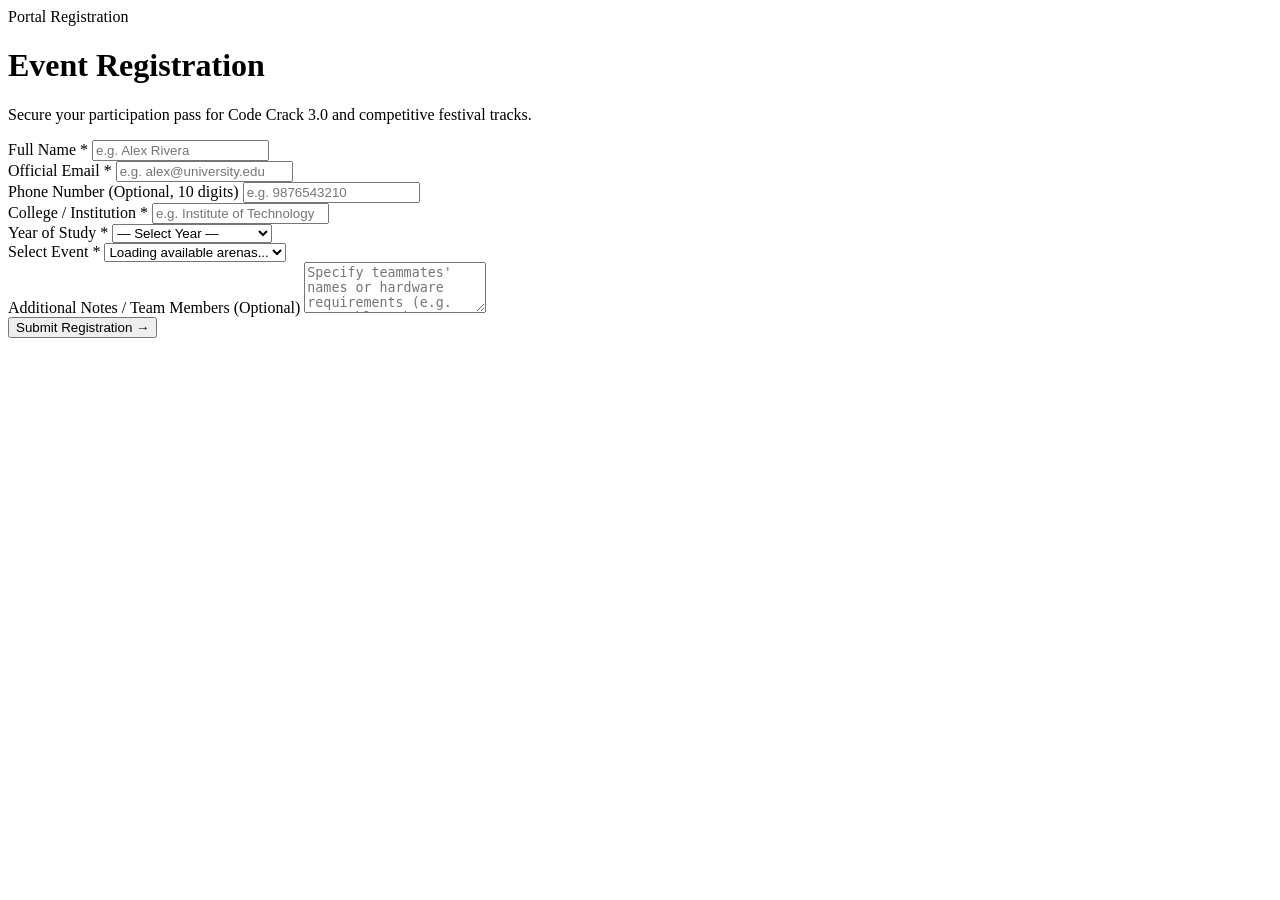
==== contact.html @ 0ebbbc14 "Add files via upload" ====
<!DOCTYPE html>
<html lang="en">
<head>
  <meta charset="UTF-8">
  <meta name="viewport" content="width=device-width, initial-scale=1.0">
  <meta name="description" content="Register for TECHNOVA 2027 and Code Crack 3.0 Hackathon events.">
  <title>Register & Contact • TECHNOVA 2027</title>

  <!-- Theme Stylesheets -->
  <link rel="stylesheet" href="css/variables.css">
  <link rel="stylesheet" href="css/style.css">
</head>
<body>
  <!-- Theme-Neutral Background System -->
  <div class="bg-pattern" aria-hidden="true">
    <div class="bg-layer-1"></div>
    <div class="bg-layer-2"></div>
  </div>

  <!-- Shared Navbar Injected via js/layout.js -->
  <div id="navbar-mount"></div>

  <!-- Main Content -->
  <main id="main-content" class="site-main">
    <div class="container">
      <!-- Page Header -->
      <header class="page-header">
        <span class="page-pretitle" data-theme-copy="registerPretitle">Portal Registration</span>
        <h1 class="page-title" data-theme-copy="registerTitle">Event Registration</h1>
        <p class="page-description" data-theme-copy="registerSubtitle">
          Secure your participation pass for Code Crack 3.0 and competitive festival tracks.
        </p>
      </header>

      <!-- Registration Form Section -->
      <section id="registrationFormSection" class="form-shell-card" aria-label="Registration Form">
        <form id="registrationForm" novalidate>
          <div class="form-grid">
            <!-- Full Name (Required) -->
            <div class="form-group">
              <label for="regName" class="form-label">
                Full Name <span class="req-star" aria-hidden="true">*</span>
              </label>
              <input 
                type="text" 
                id="regName" 
                name="name" 
                class="form-input" 
                placeholder="e.g. Alex Rivera" 
                required 
                autocomplete="name"
                aria-describedby="nameError"
                aria-invalid="false"
              >
              <div class="field-error d-none" id="nameError" role="alert" aria-live="polite"></div>
            </div>

            <!-- Email Address (Required + Format Check) -->
            <div class="form-group">
              <label for="regEmail" class="form-label">
                Official Email <span class="req-star" aria-hidden="true">*</span>
              </label>
              <input 
                type="email" 
                id="regEmail" 
                name="email" 
                class="form-input" 
                placeholder="e.g. alex@university.edu" 
                required 
                autocomplete="email"
                aria-describedby="emailError"
                aria-invalid="false"
              >
              <div class="field-error d-none" id="emailError" role="alert" aria-live="polite"></div>
            </div>

            <!-- Contact Phone (Optional, 10 digits if filled) -->
            <div class="form-group">
              <label for="regPhone" class="form-label">
                Phone Number <span class="form-hint">(Optional, 10 digits)</span>
              </label>
              <input 
                type="tel" 
                id="regPhone" 
                name="phone" 
                class="form-input" 
                placeholder="e.g. 9876543210" 
                maxlength="10"
                autocomplete="tel"
                aria-describedby="phoneError"
                aria-invalid="false"
              >
              <div class="field-error d-none" id="phoneError" role="alert" aria-live="polite"></div>
            </div>

            <!-- College / University (Required) -->
            <div class="form-group">
              <label for="regCollege" class="form-label">
                College / Institution <span class="req-star" aria-hidden="true">*</span>
              </label>
              <input 
                type="text" 
                id="regCollege" 
                name="college" 
                class="form-input" 
                placeholder="e.g. Institute of Technology" 
                required 
                aria-describedby="collegeError"
                aria-invalid="false"
              >
              <div class="field-error d-none" id="collegeError" role="alert" aria-live="polite"></div>
            </div>

            <!-- Academic Year (Required) -->
            <div class="form-group">
              <label for="regYear" class="form-label">
                Year of Study <span class="req-star" aria-hidden="true">*</span>
              </label>
              <select id="regYear" name="year" class="form-select" required aria-describedby="yearError" aria-invalid="false">
                <option value="" disabled selected>— Select Year —</option>
                <option value="1st Year">1st Year (Freshman)</option>
                <option value="2nd Year">2nd Year (Sophomore)</option>
                <option value="3rd Year">3rd Year (Junior)</option>
                <option value="4th Year">4th Year (Senior)</option>
                <option value="Postgraduate">Postgraduate / Masters</option>
              </select>
              <div class="field-error d-none" id="yearError" role="alert" aria-live="polite"></div>
            </div>

            <!-- Event Dropdown (From data.js, preselected by ?event=) -->
            <div class="form-group">
              <label for="regEvent" class="form-label">
                Select Event <span class="req-star" aria-hidden="true">*</span>
              </label>
              <select id="regEvent" name="event" class="form-select" required aria-describedby="eventError" aria-invalid="false">
                <option value="" disabled selected>Loading available arenas...</option>
              </select>
              <div class="field-error d-none" id="eventError" role="alert" aria-live="polite"></div>
            </div>

            <!-- Message / Notes (Optional) -->
            <div class="form-group form-group-full">
              <label for="regMessage" class="form-label">
                Additional Notes / Team Members <span class="form-hint">(Optional)</span>
              </label>
              <textarea 
                id="regMessage" 
                name="message" 
                class="form-textarea" 
                rows="3" 
                placeholder="Specify teammates' names or hardware requirements (e.g. LAN cables, battery adapters)..."
              ></textarea>
            </div>
          </div>

          <div class="form-submit-row">
            <button type="submit" class="btn btn-primary btn-form-submit" id="formSubmitBtn">
              <span>Submit Registration</span>
              <span class="btn-arrow" aria-hidden="true">→</span>
            </button>
          </div>
        </form>
      </section>

      <!-- On-Screen Confirmation Card (Swapped via CSS class, no inline styles) -->
      <section id="confirmationSection" class="d-none" aria-live="polite">
        <!-- Rendered dynamically by js/form.js -->
      </section>
    </div>
  </main>

  <!-- Shared Footer Injected via js/layout.js -->
  <div id="footer-mount"></div>

  <!-- Standard Scripts (Order Preserved: theme -> data -> layout -> form) -->
  <script src="js/theme.js"></script>
  <script src="js/data.js"></script>
  <script src="js/layout.js"></script>
  <script src="js/form.js"></script>
</body>
</html>
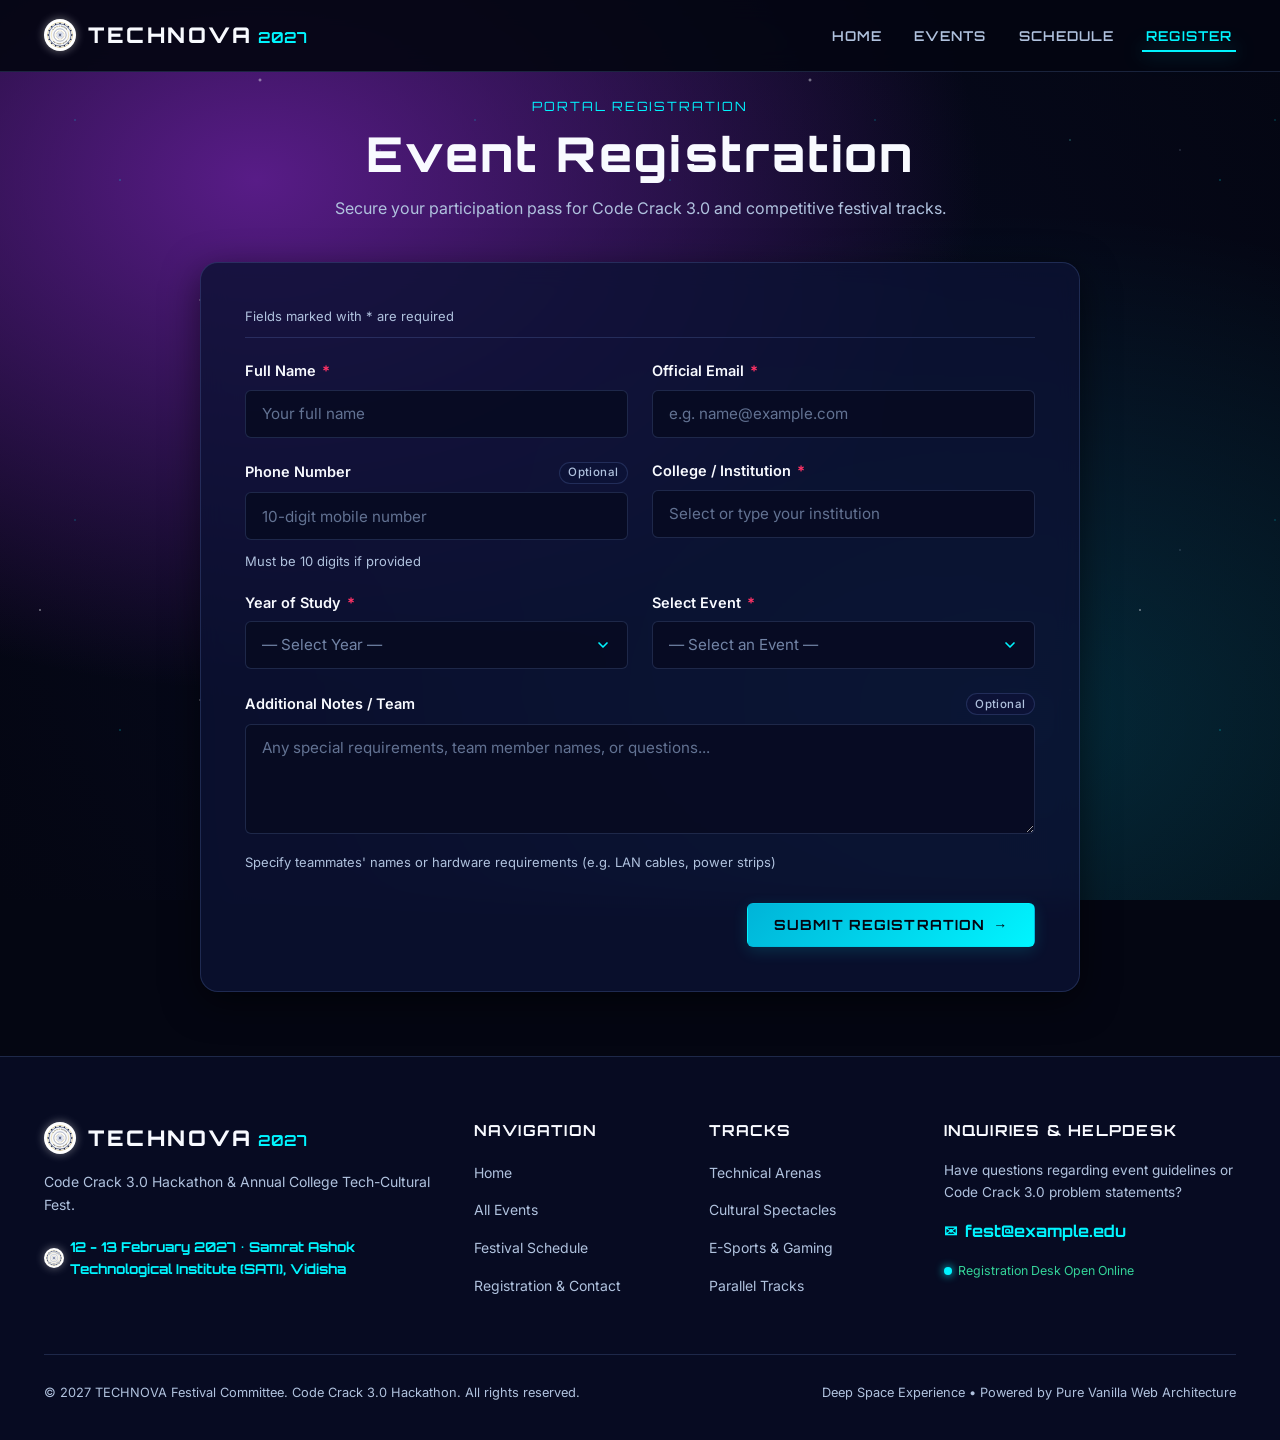
==== commit 9eb131f4: "Fix form layout overflow, responsive columns, SATI branding, and select validation" ====
--- a/contact.html
+++ b/contact.html
@@ -5,6 +5,7 @@
   <meta name="viewport" content="width=device-width, initial-scale=1.0">
   <meta name="description" content="Register for TECHNOVA 2027 and Code Crack 3.0 Hackathon events.">
   <title>Register & Contact • TECHNOVA 2027</title>
+  <link rel="icon" type="image/svg+xml" href="assets/sati-logo.svg">
 
   <!-- Theme Stylesheets -->
   <link rel="stylesheet" href="css/variables.css">
@@ -34,122 +35,172 @@
 
       <!-- Registration Form Section -->
       <section id="registrationFormSection" class="form-shell-card" aria-label="Registration Form">
+        <!-- Required Legend -->
+        <div class="form-header-intro">
+          <p class="form-legend">Fields marked with <span class="req-star" aria-hidden="true">*</span> are required</p>
+        </div>
+
         <form id="registrationForm" novalidate>
           <div class="form-grid">
             <!-- Full Name (Required) -->
             <div class="form-group">
               <label for="regName" class="form-label">
-                Full Name <span class="req-star" aria-hidden="true">*</span>
-              </label>
-              <input 
-                type="text" 
-                id="regName" 
-                name="name" 
-                class="form-input" 
-                placeholder="e.g. Alex Rivera" 
-                required 
-                autocomplete="name"
-                aria-describedby="nameError"
-                aria-invalid="false"
-              >
+                <span class="form-label-text">Full Name <span class="req-star" aria-hidden="true">*</span></span>
+              </label>
+              <div class="form-control-wrap">
+                <input 
+                  type="text" 
+                  id="regName" 
+                  name="name" 
+                  class="form-input" 
+                  placeholder="Your full name" 
+                  required 
+                  autocomplete="name"
+                  aria-describedby="nameError"
+                  aria-invalid="false"
+                >
+                <span class="valid-check-icon" aria-hidden="true">
+                  <svg width="16" height="16" viewBox="0 0 24 24" fill="none" stroke="currentColor" stroke-width="3" stroke-linecap="round" stroke-linejoin="round"><polyline points="20 6 9 17 4 12"/></svg>
+                </span>
+              </div>
               <div class="field-error d-none" id="nameError" role="alert" aria-live="polite"></div>
             </div>
 
             <!-- Email Address (Required + Format Check) -->
             <div class="form-group">
               <label for="regEmail" class="form-label">
-                Official Email <span class="req-star" aria-hidden="true">*</span>
-              </label>
-              <input 
-                type="email" 
-                id="regEmail" 
-                name="email" 
-                class="form-input" 
-                placeholder="e.g. alex@university.edu" 
-                required 
-                autocomplete="email"
-                aria-describedby="emailError"
-                aria-invalid="false"
-              >
+                <span class="form-label-text">Official Email <span class="req-star" aria-hidden="true">*</span></span>
+              </label>
+              <div class="form-control-wrap">
+                <input 
+                  type="email" 
+                  id="regEmail" 
+                  name="email" 
+                  class="form-input" 
+                  placeholder="e.g. name@example.com" 
+                  required 
+                  autocomplete="email"
+                  aria-describedby="emailError"
+                  aria-invalid="false"
+                >
+                <span class="valid-check-icon" aria-hidden="true">
+                  <svg width="16" height="16" viewBox="0 0 24 24" fill="none" stroke="currentColor" stroke-width="3" stroke-linecap="round" stroke-linejoin="round"><polyline points="20 6 9 17 4 12"/></svg>
+                </span>
+              </div>
               <div class="field-error d-none" id="emailError" role="alert" aria-live="polite"></div>
             </div>
 
             <!-- Contact Phone (Optional, 10 digits if filled) -->
             <div class="form-group">
               <label for="regPhone" class="form-label">
-                Phone Number <span class="form-hint">(Optional, 10 digits)</span>
-              </label>
-              <input 
-                type="tel" 
-                id="regPhone" 
-                name="phone" 
-                class="form-input" 
-                placeholder="e.g. 9876543210" 
-                maxlength="10"
-                autocomplete="tel"
-                aria-describedby="phoneError"
-                aria-invalid="false"
-              >
+                <span class="form-label-text">Phone Number</span>
+                <span class="label-badge-optional">Optional</span>
+              </label>
+              <div class="form-control-wrap">
+                <input 
+                  type="tel" 
+                  id="regPhone" 
+                  name="phone" 
+                  class="form-input" 
+                  placeholder="10-digit mobile number" 
+                  maxlength="10"
+                  autocomplete="tel"
+                  aria-describedby="phoneHint phoneError"
+                  aria-invalid="false"
+                >
+                <span class="valid-check-icon" aria-hidden="true">
+                  <svg width="16" height="16" viewBox="0 0 24 24" fill="none" stroke="currentColor" stroke-width="3" stroke-linecap="round" stroke-linejoin="round"><polyline points="20 6 9 17 4 12"/></svg>
+                </span>
+              </div>
+              <div class="field-helper" id="phoneHint">Must be 10 digits if provided</div>
               <div class="field-error d-none" id="phoneError" role="alert" aria-live="polite"></div>
             </div>
 
-            <!-- College / University (Required) -->
+            <!-- College / University (Required with datalist having SATI first) -->
             <div class="form-group">
               <label for="regCollege" class="form-label">
-                College / Institution <span class="req-star" aria-hidden="true">*</span>
-              </label>
-              <input 
-                type="text" 
-                id="regCollege" 
-                name="college" 
-                class="form-input" 
-                placeholder="e.g. Institute of Technology" 
-                required 
-                aria-describedby="collegeError"
-                aria-invalid="false"
-              >
+                <span class="form-label-text">College / Institution <span class="req-star" aria-hidden="true">*</span></span>
+              </label>
+              <div class="form-control-wrap">
+                <input 
+                  type="text" 
+                  id="regCollege" 
+                  name="college" 
+                  class="form-input" 
+                  list="collegeList" 
+                  placeholder="Select or type your institution" 
+                  required 
+                  aria-describedby="collegeError"
+                  aria-invalid="false"
+                >
+                <span class="valid-check-icon" aria-hidden="true">
+                  <svg width="16" height="16" viewBox="0 0 24 24" fill="none" stroke="currentColor" stroke-width="3" stroke-linecap="round" stroke-linejoin="round"><polyline points="20 6 9 17 4 12"/></svg>
+                </span>
+              </div>
+              <datalist id="collegeList">
+                <option value="Samrat Ashok Technological Institute (SATI), Vidisha"></option>
+                <option value="University Institute of Technology, RGPV Bhopal"></option>
+                <option value="Maulana Azad National Institute of Technology (MANIT), Bhopal"></option>
+                <option value="Indian Institute of Technology (IIT), Indore"></option>
+                <option value="Madhav Institute of Technology & Science (MITS), Gwalior"></option>
+                <option value="Jabalpur Engineering College (JEC), Jabalpur"></option>
+              </datalist>
               <div class="field-error d-none" id="collegeError" role="alert" aria-live="polite"></div>
             </div>
 
             <!-- Academic Year (Required) -->
             <div class="form-group">
               <label for="regYear" class="form-label">
-                Year of Study <span class="req-star" aria-hidden="true">*</span>
-              </label>
-              <select id="regYear" name="year" class="form-select" required aria-describedby="yearError" aria-invalid="false">
-                <option value="" disabled selected>— Select Year —</option>
-                <option value="1st Year">1st Year (Freshman)</option>
-                <option value="2nd Year">2nd Year (Sophomore)</option>
-                <option value="3rd Year">3rd Year (Junior)</option>
-                <option value="4th Year">4th Year (Senior)</option>
-                <option value="Postgraduate">Postgraduate / Masters</option>
-              </select>
+                <span class="form-label-text">Year of Study <span class="req-star" aria-hidden="true">*</span></span>
+              </label>
+              <div class="form-control-wrap has-select">
+                <select id="regYear" name="year" class="form-select select-placeholder" required aria-describedby="yearError" aria-invalid="false">
+                  <option value="" disabled selected>— Select Year —</option>
+                  <option value="1st Year">1st Year (Freshman)</option>
+                  <option value="2nd Year">2nd Year (Sophomore)</option>
+                  <option value="3rd Year">3rd Year (Junior)</option>
+                  <option value="4th Year">4th Year (Senior)</option>
+                  <option value="Postgraduate">Postgraduate / Masters</option>
+                </select>
+                <span class="valid-check-icon" aria-hidden="true">
+                  <svg width="16" height="16" viewBox="0 0 24 24" fill="none" stroke="currentColor" stroke-width="3" stroke-linecap="round" stroke-linejoin="round"><polyline points="20 6 9 17 4 12"/></svg>
+                </span>
+              </div>
               <div class="field-error d-none" id="yearError" role="alert" aria-live="polite"></div>
             </div>
 
             <!-- Event Dropdown (From data.js, preselected by ?event=) -->
             <div class="form-group">
               <label for="regEvent" class="form-label">
-                Select Event <span class="req-star" aria-hidden="true">*</span>
-              </label>
-              <select id="regEvent" name="event" class="form-select" required aria-describedby="eventError" aria-invalid="false">
-                <option value="" disabled selected>Loading available arenas...</option>
-              </select>
+                <span class="form-label-text">Select Event <span class="req-star" aria-hidden="true">*</span></span>
+              </label>
+              <div class="form-control-wrap has-select">
+                <select id="regEvent" name="event" class="form-select select-placeholder" required aria-describedby="eventError" aria-invalid="false">
+                  <option value="" disabled selected>Loading available arenas...</option>
+                </select>
+                <span class="valid-check-icon" aria-hidden="true">
+                  <svg width="16" height="16" viewBox="0 0 24 24" fill="none" stroke="currentColor" stroke-width="3" stroke-linecap="round" stroke-linejoin="round"><polyline points="20 6 9 17 4 12"/></svg>
+                </span>
+              </div>
               <div class="field-error d-none" id="eventError" role="alert" aria-live="polite"></div>
             </div>
 
             <!-- Message / Notes (Optional) -->
             <div class="form-group form-group-full">
               <label for="regMessage" class="form-label">
-                Additional Notes / Team Members <span class="form-hint">(Optional)</span>
-              </label>
-              <textarea 
-                id="regMessage" 
-                name="message" 
-                class="form-textarea" 
-                rows="3" 
-                placeholder="Specify teammates' names or hardware requirements (e.g. LAN cables, battery adapters)..."
-              ></textarea>
+                <span class="form-label-text">Additional Notes / Team</span>
+                <span class="label-badge-optional">Optional</span>
+              </label>
+              <div class="form-control-wrap">
+                <textarea 
+                  id="regMessage" 
+                  name="message" 
+                  class="form-textarea" 
+                  rows="3" 
+                  placeholder="Any special requirements, team member names, or questions..."
+                ></textarea>
+              </div>
+              <div class="field-helper">Specify teammates' names or hardware requirements (e.g. LAN cables, power strips)</div>
             </div>
           </div>
 
--- a/css/variables.css
+++ b/css/variables.css
@@ -0,0 +1,219 @@
+/* ==========================================================================
+   TECHNOVA 2027 - Design Tokens & Theme Palettes
+   Defines all fonts, colors, and elevations for Space, Retro, and Nature themes.
+   Theme dynamically activated via js/theme.js (ACTIVE_THEME).
+   Zero hardcoded colors in component styles.
+   ========================================================================== */
+
+/* --------------------------------------------------------------------------
+   Default / Space Theme
+   -------------------------------------------------------------------------- */
+:root,
+[data-theme="space"] {
+  --font-display: 'Orbitron', 'Space Grotesk', -apple-system, BlinkMacSystemFont, 'Segoe UI', Roboto, sans-serif;
+  --font-body: 'Inter', -apple-system, BlinkMacSystemFont, 'Segoe UI', Roboto, Helvetica, Arial, sans-serif;
+
+  /* Backgrounds: Deep Obsidian Void & Cosmic Nebula Layers */
+  --color-bg-base: #040612;
+  --color-bg-deep: #070b22;
+  --color-bg-surface: #0c1236;
+  --color-bg-card: rgba(12, 18, 52, 0.80);
+  --color-bg-card-hover: rgba(20, 29, 78, 0.92);
+  --color-bg-card-solid: #0e163e;
+  --color-bg-overlay: rgba(4, 6, 18, 0.92);
+  --color-bg-input: rgba(8, 12, 34, 0.90);
+
+  /* Primary Accent: Ultra-Vivid Laser Cyan */
+  --color-accent-primary: #00f5ff;
+  --color-accent-primary-bright: #57fdf2;
+  --color-accent-primary-dim: #00b4d8;
+  --color-accent-primary-faint: rgba(0, 245, 255, 0.14);
+  --color-accent-primary-border: rgba(0, 245, 255, 0.40);
+
+  /* Secondary Accent: Electric Cosmic Violet */
+  --color-accent-secondary: #a855f7;
+  --color-accent-secondary-glow: #c084fc;
+  --color-accent-secondary-dim: #581c87;
+  --color-accent-secondary-faint: rgba(168, 85, 247, 0.18);
+  --color-accent-secondary-border: rgba(168, 85, 247, 0.42);
+
+  /* Text Colors: Pure Luminescent Star White & Crisp Silver */
+  --color-text-primary: #f8faff;
+  --color-text-secondary: #b0c2de;
+  --color-text-muted: #7284a6;
+  --color-text-contrast: #040612;
+
+  /* Categories: High-Vibrancy Luminous Badges */
+  --cat-tech-color: #00f5ff;
+  --cat-tech-bg: rgba(0, 245, 255, 0.16);
+  --cat-tech-border: rgba(0, 245, 255, 0.50);
+
+  --cat-cultural-color: #fb7185;
+  --cat-cultural-bg: rgba(251, 113, 133, 0.16);
+  --cat-cultural-border: rgba(251, 113, 133, 0.50);
+
+  --cat-gaming-color: #34d399;
+  --cat-gaming-bg: rgba(52, 211, 153, 0.16);
+  --cat-gaming-border: rgba(52, 211, 153, 0.50);
+
+  /* Functional Status */
+  --color-success: #34d399;
+  --color-success-bg: rgba(52, 211, 153, 0.16);
+  --color-error: #ff3366;
+  --color-error-bg: rgba(255, 51, 102, 0.16);
+  --color-error-border: rgba(255, 51, 102, 0.65);
+
+  /* Borders & Shadows */
+  --border-subtle: rgba(120, 155, 230, 0.20);
+  --border-focus: var(--color-accent-primary);
+  --border-radius-sm: 6px;
+  --border-radius-md: 12px;
+  --border-radius-lg: 18px;
+  --border-radius-full: 9999px;
+
+  --shadow-card: 0 10px 36px 0 rgba(0, 0, 0, 0.55);
+  --shadow-hover: 0 18px 45px 0 rgba(0, 245, 255, 0.22), 0 0 30px 0 rgba(168, 85, 247, 0.28);
+  --shadow-accent-glow: 0 0 20px rgba(0, 245, 255, 0.60);
+  --shadow-secondary-glow: 0 0 20px rgba(192, 132, 252, 0.60);
+
+  /* Sizing & Constants */
+  --navbar-height: 72px;
+  --btn-min-height: 44px;
+  --container-max-width: 1240px;
+  --transition-smooth: all 0.25s cubic-bezier(0.16, 1, 0.3, 1);
+  --select-chevron-url: url("data:image/svg+xml,%3Csvg xmlns='http://www.w3.org/2000/svg' width='16' height='16' viewBox='0 0 24 24' fill='none' stroke='%2300f5ff' stroke-width='2.5' stroke-linecap='round' stroke-linejoin='round'%3E%3Cpolyline points='6 9 12 15 18 9'%3E%3C/polyline%3E%3C/svg%3E");
+}
+
+/* --------------------------------------------------------------------------
+   Retro Theme (Warm Amber / CRT Phosphor / Cyber Arcade)
+   -------------------------------------------------------------------------- */
+[data-theme="retro"] {
+  --font-display: 'Share Tech Mono', 'Courier New', monospace;
+  --font-body: 'Share Tech Mono', 'Courier New', monospace;
+
+  --color-bg-base: #120e0a;
+  --color-bg-deep: #1c150e;
+  --color-bg-surface: #261d14;
+  --color-bg-card: rgba(38, 29, 20, 0.85);
+  --color-bg-card-hover: rgba(56, 42, 28, 0.95);
+  --color-bg-card-solid: #2e2318;
+  --color-bg-overlay: rgba(18, 14, 10, 0.92);
+  --color-bg-input: rgba(22, 17, 12, 0.90);
+
+  /* Primary Accent: Retro Neon Amber */
+  --color-accent-primary: #ffaa00;
+  --color-accent-primary-bright: #ffcc33;
+  --color-accent-primary-dim: #cc8800;
+  --color-accent-primary-faint: rgba(255, 170, 0, 0.14);
+  --color-accent-primary-border: rgba(255, 170, 0, 0.40);
+
+  /* Secondary Accent: Neon Vermilion */
+  --color-accent-secondary: #ff4400;
+  --color-accent-secondary-glow: #ff5522;
+  --color-accent-secondary-dim: #992200;
+  --color-accent-secondary-faint: rgba(255, 68, 0, 0.15);
+  --color-accent-secondary-border: rgba(255, 68, 0, 0.40);
+
+  --color-text-primary: #fff2db;
+  --color-text-secondary: #d9bf98;
+  --color-text-muted: #967d58;
+  --color-text-contrast: #120e0a;
+
+  --cat-tech-color: #ffaa00;
+  --cat-tech-bg: rgba(255, 170, 0, 0.15);
+  --cat-tech-border: rgba(255, 170, 0, 0.45);
+
+  --cat-cultural-color: #ff4400;
+  --cat-cultural-bg: rgba(255, 68, 0, 0.15);
+  --cat-cultural-border: rgba(255, 68, 0, 0.45);
+
+  --cat-gaming-color: #33ff33;
+  --cat-gaming-bg: rgba(51, 255, 51, 0.15);
+  --cat-gaming-border: rgba(51, 255, 51, 0.45);
+
+  --color-success: #33ff33;
+  --color-success-bg: rgba(51, 255, 51, 0.15);
+  --color-error: #ff2244;
+  --color-error-bg: rgba(255, 34, 68, 0.15);
+  --color-error-border: rgba(255, 34, 68, 0.6);
+
+  --border-subtle: rgba(255, 170, 0, 0.20);
+  --border-focus: var(--color-accent-primary);
+  --border-radius-sm: 2px;
+  --border-radius-md: 4px;
+  --border-radius-lg: 6px;
+  --border-radius-full: 4px;
+
+  --shadow-card: 0 4px 16px 0 rgba(0, 0, 0, 0.6);
+  --shadow-hover: 0 8px 24px 0 rgba(255, 170, 0, 0.25);
+  --shadow-accent-glow: 0 0 16px rgba(255, 170, 0, 0.55);
+  --shadow-secondary-glow: 0 0 16px rgba(255, 68, 0, 0.55);
+  --select-chevron-url: url("data:image/svg+xml,%3Csvg xmlns='http://www.w3.org/2000/svg' width='16' height='16' viewBox='0 0 24 24' fill='none' stroke='%23ffaa00' stroke-width='2.5' stroke-linecap='round' stroke-linejoin='round'%3E%3Cpolyline points='6 9 12 15 18 9'%3E%3C/polyline%3E%3C/svg%3E");
+}
+
+/* --------------------------------------------------------------------------
+   Nature Theme (Organic Forest / Emerald / Warm Leaf)
+   -------------------------------------------------------------------------- */
+[data-theme="nature"] {
+  --font-display: 'Plus Jakarta Sans', -apple-system, BlinkMacSystemFont, 'Segoe UI', Roboto, sans-serif;
+  --font-body: 'Plus Jakarta Sans', -apple-system, BlinkMacSystemFont, 'Segoe UI', Roboto, sans-serif;
+
+  --color-bg-base: #0a140f;
+  --color-bg-deep: #0f2017;
+  --color-bg-surface: #152d20;
+  --color-bg-card: rgba(21, 45, 32, 0.82);
+  --color-bg-card-hover: rgba(30, 62, 45, 0.92);
+  --color-bg-card-solid: #1b3828;
+  --color-bg-overlay: rgba(10, 20, 15, 0.92);
+  --color-bg-input: rgba(14, 28, 21, 0.90);
+
+  /* Primary Accent: Fresh Emerald */
+  --color-accent-primary: #2be48b;
+  --color-accent-primary-bright: #68f4b0;
+  --color-accent-primary-dim: #1ea864;
+  --color-accent-primary-faint: rgba(43, 228, 139, 0.14);
+  --color-accent-primary-border: rgba(43, 228, 139, 0.38);
+
+  /* Secondary Accent: Golden Sunbeam */
+  --color-accent-secondary: #f0c05a;
+  --color-accent-secondary-glow: #ffd677;
+  --color-accent-secondary-dim: #a67f2b;
+  --color-accent-secondary-faint: rgba(240, 192, 90, 0.15);
+  --color-accent-secondary-border: rgba(240, 192, 90, 0.38);
+
+  --color-text-primary: #f2f8f4;
+  --color-text-secondary: #b5cebe;
+  --color-text-muted: #6f8c79;
+  --color-text-contrast: #0a140f;
+
+  --cat-tech-color: #2be48b;
+  --cat-tech-bg: rgba(43, 228, 139, 0.15);
+  --cat-tech-border: rgba(43, 228, 139, 0.45);
+
+  --cat-cultural-color: #f0c05a;
+  --cat-cultural-bg: rgba(240, 192, 90, 0.15);
+  --cat-cultural-border: rgba(240, 192, 90, 0.45);
+
+  --cat-gaming-color: #38bdf8;
+  --cat-gaming-bg: rgba(56, 189, 248, 0.15);
+  --cat-gaming-border: rgba(56, 189, 248, 0.45);
+
+  --color-success: #2be48b;
+  --color-success-bg: rgba(43, 228, 139, 0.15);
+  --color-error: #f43f5e;
+  --color-error-bg: rgba(244, 63, 94, 0.15);
+  --color-error-border: rgba(244, 63, 94, 0.6);
+
+  --border-subtle: rgba(43, 228, 139, 0.18);
+  --border-focus: var(--color-accent-primary);
+  --border-radius-sm: 8px;
+  --border-radius-md: 14px;
+  --border-radius-lg: 20px;
+  --border-radius-full: 9999px;
+
+  --shadow-card: 0 8px 32px 0 rgba(0, 0, 0, 0.5);
+  --shadow-hover: 0 14px 36px 0 rgba(43, 228, 139, 0.20);
+  --shadow-accent-glow: 0 0 16px rgba(43, 228, 139, 0.5);
+  --shadow-secondary-glow: 0 0 16px rgba(240, 192, 90, 0.5);
+  --select-chevron-url: url("data:image/svg+xml,%3Csvg xmlns='http://www.w3.org/2000/svg' width='16' height='16' viewBox='0 0 24 24' fill='none' stroke='%232be48b' stroke-width='2.5' stroke-linecap='round' stroke-linejoin='round'%3E%3Cpolyline points='6 9 12 15 18 9'%3E%3C/polyline%3E%3C/svg%3E");
+}
--- a/css/style.css
+++ b/css/style.css
@@ -0,0 +1,2004 @@
+/* ==========================================================================
+   TECHNOVA 2027 - Master Stylesheet
+   Theme-neutral selectors and tokens fully driven by css/variables.css.
+   Zero inline styles, zero external network imports, zero hardcoded colors.
+   ========================================================================== */
+
+/* --------------------------------------------------------------------------
+   CSS Reset & Base Rules
+   -------------------------------------------------------------------------- */
+*,
+*::before,
+*::after {
+  box-sizing: border-box;
+  margin: 0;
+  padding: 0;
+}
+
+html {
+  font-size: 16px;
+  scroll-behavior: smooth;
+  -webkit-text-size-adjust: 100%;
+  color-scheme: dark;
+  box-sizing: border-box;
+}
+
+body {
+  font-family: var(--font-body);
+  background-color: var(--color-bg-base);
+  color: var(--color-text-primary);
+  line-height: 1.6;
+  min-height: 100vh;
+  display: flex;
+  flex-direction: column;
+  overflow-x: hidden;
+  position: relative;
+  box-sizing: border-box;
+  width: 100%;
+}
+
+/* --------------------------------------------------------------------------
+   Accessibility: Skip to Main Content Link
+   -------------------------------------------------------------------------- */
+.skip-to-content {
+  position: absolute;
+  top: -9999px;
+  left: 1.5rem;
+  background: var(--color-accent-primary);
+  color: var(--color-text-contrast);
+  padding: 0.75rem 1.25rem;
+  border-radius: var(--border-radius-sm);
+  font-family: var(--font-display);
+  font-weight: 700;
+  font-size: 0.875rem;
+  text-decoration: none;
+  z-index: 99999;
+  box-shadow: var(--shadow-accent-glow);
+  transition: top 0.2s ease;
+}
+
+.skip-to-content:focus {
+  top: 1.5rem;
+  outline: 3px solid var(--border-focus);
+}
+
+/* --------------------------------------------------------------------------
+   Accessible Focus States
+   -------------------------------------------------------------------------- */
+:focus-visible {
+  outline: 2px solid var(--border-focus);
+  outline-offset: 3px;
+}
+
+/* --------------------------------------------------------------------------
+   Reduced Motion Preferences
+   -------------------------------------------------------------------------- */
+@media (prefers-reduced-motion: reduce) {
+  *,
+  *::before,
+  *::after {
+    animation-duration: 0.01ms !important;
+    animation-iteration-count: 1 !important;
+    transition-duration: 0.01ms !important;
+    scroll-behavior: auto !important;
+  }
+}
+
+/* --------------------------------------------------------------------------
+   Theme-Neutral Background Layers (Dynamic CSS Pattern System)
+   -------------------------------------------------------------------------- */
+.bg-pattern {
+  position: fixed;
+  top: 0;
+  left: 0;
+  width: 100vw;
+  height: 100vh;
+  z-index: -2;
+  pointer-events: none;
+  background: 
+    radial-gradient(ellipse at 20% 20%, var(--color-accent-secondary-dim) 0%, transparent 50%),
+    radial-gradient(ellipse at 80% 80%, var(--color-accent-primary-faint) 0%, transparent 50%),
+    radial-gradient(circle at 50% 50%, var(--color-bg-deep) 0%, var(--color-bg-base) 100%);
+  overflow: hidden;
+}
+
+.bg-layer-1,
+.bg-layer-2 {
+  position: absolute;
+  top: 0;
+  left: 0;
+  width: 100%;
+  height: 100%;
+  pointer-events: none;
+}
+
+.bg-layer-1 {
+  background-image: 
+    radial-gradient(1.5px 1.5px at 40px 60px, var(--color-text-primary), transparent),
+    radial-gradient(1px 1px at 120px 180px, var(--color-accent-primary), transparent),
+    radial-gradient(2px 2px at 260px 80px, var(--color-text-primary), transparent),
+    radial-gradient(1.5px 1.5px at 340px 320px, var(--color-accent-secondary), transparent),
+    radial-gradient(1px 1px at 520px 140px, var(--color-accent-primary-bright), transparent),
+    radial-gradient(2px 2px at 700px 290px, var(--color-text-primary), transparent),
+    radial-gradient(1px 1px at 890px 80px, var(--color-accent-primary), transparent),
+    radial-gradient(1.5px 1.5px at 980px 220px, var(--color-text-primary), transparent),
+    radial-gradient(1px 1px at 1120px 400px, var(--color-accent-secondary), transparent);
+  background-size: 550px 550px;
+  opacity: 0.65;
+  animation: bgPulse 6s ease-in-out infinite alternate;
+}
+
+.bg-layer-2 {
+  background-image: 
+    radial-gradient(1px 1px at 75px 120px, var(--color-accent-primary), transparent),
+    radial-gradient(1.5px 1.5px at 200px 300px, var(--color-text-primary), transparent),
+    radial-gradient(1px 1px at 380px 150px, var(--color-text-secondary), transparent),
+    radial-gradient(2px 2px at 600px 420px, var(--color-accent-primary-bright), transparent),
+    radial-gradient(1px 1px at 800px 220px, var(--color-accent-secondary), transparent);
+  background-size: 400px 400px;
+  opacity: 0.5;
+  animation: bgDrift 30s linear infinite;
+}
+
+@keyframes bgPulse {
+  0% { opacity: 0.45; }
+  100% { opacity: 0.85; }
+}
+
+@keyframes bgDrift {
+  from { transform: translateY(0); }
+  to { transform: translateY(-400px); }
+}
+
+/* --------------------------------------------------------------------------
+   Typography & Global Links
+   -------------------------------------------------------------------------- */
+h1, h2, h3, h4, h5, h6 {
+  font-family: var(--font-display);
+  letter-spacing: 0.05em;
+  color: var(--color-text-primary);
+  line-height: 1.25;
+}
+
+p {
+  color: var(--color-text-secondary);
+}
+
+a {
+  color: var(--color-accent-primary);
+  text-decoration: none;
+  transition: var(--transition-smooth);
+}
+
+a:hover {
+  color: var(--color-accent-primary-bright);
+}
+
+/* --------------------------------------------------------------------------
+   Container & Layout Primitives
+   -------------------------------------------------------------------------- */
+.container {
+  width: 100%;
+  max-width: var(--container-max-width);
+  margin-left: auto;
+  margin-right: auto;
+  padding-left: 1.5rem;
+  padding-right: 1.5rem;
+}
+
+.site-main {
+  flex: 1 0 auto;
+  padding-top: calc(var(--navbar-height) + 1.5rem);
+  padding-bottom: 4rem;
+}
+
+/* --------------------------------------------------------------------------
+   Button Component Suite (All min-height >= 44px)
+   -------------------------------------------------------------------------- */
+.btn {
+  display: inline-flex;
+  align-items: center;
+  justify-content: center;
+  gap: 0.5rem;
+  min-height: var(--btn-min-height);
+  padding: 0.65rem 1.6rem;
+  font-family: var(--font-display);
+  font-size: 0.875rem;
+  font-weight: 700;
+  text-transform: uppercase;
+  letter-spacing: 0.08em;
+  border-radius: var(--border-radius-sm);
+  border: 1px solid transparent;
+  cursor: pointer;
+  transition: var(--transition-smooth);
+  text-decoration: none;
+  white-space: nowrap;
+}
+
+.btn-primary {
+  background: linear-gradient(135deg, var(--color-accent-primary-dim), var(--color-accent-primary));
+  color: var(--color-text-contrast);
+  box-shadow: 0 4px 16px var(--color-accent-primary-faint);
+}
+
+.btn-primary:hover {
+  background: linear-gradient(135deg, var(--color-accent-primary), var(--color-accent-primary-bright));
+  color: var(--color-text-contrast);
+  box-shadow: var(--shadow-accent-glow);
+  transform: translateY(-2px);
+}
+
+.btn-secondary {
+  background: var(--color-bg-card);
+  border-color: var(--color-accent-primary-border);
+  color: var(--color-accent-primary);
+}
+
+.btn-secondary:hover {
+  background: var(--color-accent-primary-faint);
+  border-color: var(--color-accent-primary);
+  color: var(--color-text-primary);
+  box-shadow: 0 0 14px var(--color-accent-primary-faint);
+  transform: translateY(-2px);
+}
+
+.btn-ghost {
+  background: var(--color-accent-secondary-faint);
+  border-color: var(--color-accent-secondary-border);
+  color: var(--color-accent-secondary);
+}
+
+.btn-ghost:hover {
+  background: var(--color-accent-secondary-glow);
+  color: var(--color-text-primary);
+  border-color: var(--color-accent-secondary);
+  box-shadow: var(--shadow-secondary-glow);
+  transform: translateY(-2px);
+}
+
+.btn-sm {
+  min-height: 44px;
+  padding: 0.45rem 1.1rem;
+  font-size: 0.8rem;
+}
+
+.btn-lg {
+  min-height: 52px;
+  padding: 0.9rem 2rem;
+  font-size: 0.95rem;
+  letter-spacing: 0.1em;
+}
+
+/* Inline SVG icon utility — inherits color from parent */
+.icon-svg {
+  display: inline-block;
+  vertical-align: middle;
+  flex-shrink: 0;
+  color: currentColor;
+}
+
+.btn-arrow {
+  transition: transform 0.2s ease;
+}
+
+.btn:hover .btn-arrow {
+  transform: translateX(4px);
+}
+
+.btn:disabled {
+  opacity: 0.55;
+  cursor: not-allowed;
+  pointer-events: none;
+}
+
+/* --------------------------------------------------------------------------
+   Sticky Navigation Bar
+   -------------------------------------------------------------------------- */
+.site-header {
+  position: fixed;
+  top: 0;
+  left: 0;
+  width: 100%;
+  height: var(--navbar-height);
+  background: var(--color-bg-overlay);
+  backdrop-filter: blur(12px);
+  -webkit-backdrop-filter: blur(12px);
+  border-bottom: 1px solid var(--border-subtle);
+  z-index: 1000;
+  display: flex;
+  align-items: center;
+}
+
+.nav-container {
+  width: 100%;
+  max-width: var(--container-max-width);
+  margin-left: auto;
+  margin-right: auto;
+  padding-left: 1.5rem;
+  padding-right: 1.5rem;
+  display: flex;
+  align-items: center;
+  justify-content: space-between;
+}
+
+.brand-logo {
+  display: flex;
+  align-items: center;
+  gap: 0.75rem;
+  text-decoration: none;
+  flex-shrink: 0;
+}
+
+/* SATI College Logo Badge: small round white badge visible on dark themes */
+.college-logo-badge {
+  display: inline-flex;
+  align-items: center;
+  justify-content: center;
+  width: 32px;
+  height: 32px;
+  border-radius: 50%;
+  background: #ffffff;
+  padding: 2px;
+  box-shadow: 0 0 10px rgba(255, 255, 255, 0.4);
+  flex-shrink: 0;
+  border: 1px solid rgba(255, 255, 255, 0.85);
+  box-sizing: border-box;
+}
+
+.college-logo-badge img {
+  width: 100%;
+  height: 100%;
+  object-fit: contain;
+  border-radius: 50%;
+  display: block;
+}
+
+.hero-logo-badge {
+  width: 24px;
+  height: 24px;
+  padding: 1.5px;
+}
+
+.footer-logo-badge {
+  width: 32px;
+  height: 32px;
+  padding: 2px;
+}
+
+.mini-logo-badge {
+  width: 20px;
+  height: 20px;
+  padding: 1px;
+}
+
+.pass-logo-badge {
+  width: 28px;
+  height: 28px;
+  padding: 2px;
+}
+
+.brand-icon {
+  font-size: 1.4rem;
+  color: var(--color-accent-primary);
+  text-shadow: var(--shadow-accent-glow);
+}
+
+.brand-text-group {
+  display: flex;
+  align-items: baseline;
+  gap: 0.35rem;
+}
+
+.brand-name {
+  font-family: var(--font-display);
+  font-size: 1.35rem;
+  font-weight: 800;
+  color: var(--color-text-primary);
+  letter-spacing: 0.12em;
+}
+
+.brand-year {
+  font-family: var(--font-display);
+  font-size: 0.95rem;
+  font-weight: 700;
+  color: var(--color-accent-primary);
+}
+
+.primary-nav {
+  display: flex;
+  align-items: center;
+  gap: 2rem;
+}
+
+.nav-list {
+  display: flex;
+  align-items: center;
+  gap: 1.5rem;
+  list-style: none;
+}
+
+.nav-link {
+  font-family: var(--font-display);
+  font-size: 0.85rem;
+  font-weight: 600;
+  text-transform: uppercase;
+  letter-spacing: 0.08em;
+  color: var(--color-text-secondary);
+  padding: 0.5rem 0.25rem;
+  position: relative;
+  transition: var(--transition-smooth);
+}
+
+.nav-link::after {
+  content: '';
+  position: absolute;
+  bottom: 0;
+  left: 0;
+  width: 0%;
+  height: 2px;
+  background: var(--color-accent-primary);
+  box-shadow: var(--shadow-accent-glow);
+  transition: width 0.25s ease;
+}
+
+.nav-link:hover {
+  color: var(--color-text-primary);
+}
+
+.nav-link:hover::after,
+.nav-link.active::after {
+  width: 100%;
+}
+
+.nav-link.active {
+  color: var(--color-accent-primary);
+}
+
+/* Mobile Toggle Hamburger (>= 44px) */
+.mobile-toggle {
+  display: none;
+  background: transparent;
+  border: 1px solid var(--border-subtle);
+  border-radius: var(--border-radius-sm);
+  padding: 0.5rem;
+  min-height: 44px;
+  min-width: 44px;
+  flex-direction: column;
+  justify-content: center;
+  align-items: center;
+  gap: 5px;
+  cursor: pointer;
+}
+
+.hamburger-bar {
+  display: block;
+  width: 22px;
+  height: 2px;
+  background-color: var(--color-text-primary);
+  transition: var(--transition-smooth);
+}
+
+.mobile-toggle.active .hamburger-bar:nth-child(1) {
+  transform: translateY(7px) rotate(45deg);
+}
+
+.mobile-toggle.active .hamburger-bar:nth-child(2) {
+  opacity: 0;
+}
+
+.mobile-toggle.active .hamburger-bar:nth-child(3) {
+  transform: translateY(-7px) rotate(-45deg);
+}
+
+/* --------------------------------------------------------------------------
+   Category Badges
+   -------------------------------------------------------------------------- */
+.category-badge {
+  display: inline-flex;
+  align-items: center;
+  gap: 0.4rem;
+  padding: 0.3rem 0.8rem;
+  font-size: 0.75rem;
+  font-family: var(--font-display);
+  font-weight: 700;
+  text-transform: uppercase;
+  letter-spacing: 0.06em;
+  border-radius: var(--border-radius-full);
+  border: 1px solid transparent;
+}
+
+.badge-cat-tech {
+  color: var(--cat-tech-color);
+  background-color: var(--cat-tech-bg);
+  border-color: var(--cat-tech-border);
+}
+
+.badge-cat-cultural {
+  color: var(--cat-cultural-color);
+  background-color: var(--cat-cultural-bg);
+  border-color: var(--cat-cultural-border);
+}
+
+.badge-cat-gaming {
+  color: var(--cat-gaming-color);
+  background-color: var(--cat-gaming-bg);
+  border-color: var(--cat-gaming-border);
+}
+
+.badge-default {
+  color: var(--color-text-secondary);
+  background-color: var(--border-subtle);
+}
+
+/* --------------------------------------------------------------------------
+   Hero Section — Two-Column Layout on Desktop, Stacked on Mobile
+   -------------------------------------------------------------------------- */
+.hero-section {
+  padding: 3rem 0 4rem;
+  position: relative;
+}
+
+/* Two-column grid: text left, art right */
+.hero-inner {
+  display: grid;
+  grid-template-columns: 1fr 1fr;
+  gap: 3rem;
+  align-items: center;
+}
+
+.hero-text-col {
+  text-align: left;
+}
+
+.hero-art-col {
+  display: flex;
+  align-items: center;
+  justify-content: center;
+}
+
+/* Theme-art SVG scales responsively */
+.hero-art-svg {
+  width: 100%;
+  max-width: 400px;
+  height: auto;
+  opacity: 0.9;
+}
+
+.hero-pill-badge {
+  display: inline-flex;
+  align-items: center;
+  gap: 0.5rem;
+  background: var(--color-accent-secondary-faint);
+  border: 1px solid var(--color-accent-secondary-border);
+  color: var(--color-accent-secondary);
+  padding: 0.4rem 1.2rem;
+  border-radius: var(--border-radius-full);
+  font-size: 0.8rem;
+  font-family: var(--font-display);
+  font-weight: 700;
+  letter-spacing: 0.1em;
+  margin-bottom: 1.5rem;
+}
+
+.hero-main-title {
+  font-size: clamp(2.5rem, 5vw, 4.5rem);
+  font-weight: 900;
+  line-height: 1.1;
+  margin-bottom: 1rem;
+  text-transform: uppercase;
+  background: linear-gradient(135deg, var(--color-text-primary) 30%, var(--color-accent-primary) 70%, var(--color-accent-secondary) 100%);
+  -webkit-background-clip: text;
+  -webkit-text-fill-color: transparent;
+  background-clip: text;
+}
+
+.hero-tagline {
+  font-size: clamp(0.95rem, 1.8vw, 1.2rem);
+  color: var(--color-text-secondary);
+  max-width: 560px;
+  margin: 0 0 1.5rem;
+  line-height: 1.65;
+}
+
+.hero-dates-meta {
+  display: inline-flex;
+  align-items: center;
+  gap: 0.75rem;
+  background: var(--color-bg-card);
+  border: 1px solid var(--border-subtle);
+  padding: 0.5rem 1.25rem;
+  border-radius: var(--border-radius-sm);
+  color: var(--color-accent-primary-bright);
+  font-family: var(--font-display);
+  font-size: 0.875rem;
+  letter-spacing: 0.05em;
+  margin-bottom: 2.5rem;
+}
+
+/* One strong primary CTA + one outline/ghost CTA */
+.hero-cta-group {
+  display: flex;
+  align-items: center;
+  gap: 1rem;
+  flex-wrap: wrap;
+}
+
+/* Countdown lives BELOW the two columns, full width */
+.hero-countdown-row {
+  margin-top: 3rem;
+  width: 100%;
+  display: flex;
+  justify-content: flex-start;
+}
+
+/* Countdown Container (role="timer") — Glass Tiles */
+.countdown-container {
+  background: var(--color-bg-card);
+  border: 1px solid var(--color-accent-primary-border);
+  border-radius: var(--border-radius-lg);
+  padding: 1.75rem;
+  max-width: 720px;
+  width: 100%;
+  box-shadow: 0 8px 32px var(--color-accent-primary-faint), var(--shadow-card);
+  backdrop-filter: blur(12px);
+  -webkit-backdrop-filter: blur(12px);
+}
+
+.countdown-title {
+  font-size: 0.85rem;
+  text-transform: uppercase;
+  letter-spacing: 0.15em;
+  color: var(--color-text-muted);
+  margin-bottom: 1.25rem;
+  display: flex;
+  align-items: center;
+  justify-content: center;
+  gap: 0.5rem;
+}
+
+.countdown-grid {
+  display: grid;
+  grid-template-columns: repeat(4, 1fr);
+  gap: 1rem;
+}
+
+.countdown-box {
+  background: var(--color-bg-input);
+  border: 1px solid var(--color-accent-primary-border);
+  border-radius: var(--border-radius-md);
+  padding: 1.25rem 0.5rem;
+  display: flex;
+  flex-direction: column;
+  align-items: center;
+  box-shadow: inset 0 1px 0 var(--border-subtle), 0 4px 16px var(--color-accent-primary-faint);
+  position: relative;
+  overflow: hidden;
+}
+
+/* glass shimmer line */
+.countdown-box::before {
+  content: '';
+  position: absolute;
+  top: 0; left: 0; right: 0;
+  height: 1px;
+  background: linear-gradient(90deg, transparent, var(--color-accent-primary), transparent);
+  opacity: 0.5;
+}
+
+.countdown-digit {
+  font-family: var(--font-display);
+  font-size: clamp(2rem, 4.5vw, 3rem);
+  font-weight: 900;
+  color: var(--color-accent-primary);
+  text-shadow: var(--shadow-accent-glow);
+  line-height: 1.0;
+  letter-spacing: 0.05em;
+  font-variant-numeric: tabular-nums;
+}
+
+.countdown-label {
+  font-size: 0.7rem;
+  font-family: var(--font-display);
+  color: var(--color-text-muted);
+  text-transform: uppercase;
+  letter-spacing: 0.08em;
+  margin-top: 0.35rem;
+}
+
+.countdown-status-banner {
+  padding: 1.75rem 1rem;
+  border-radius: var(--border-radius-md);
+  display: flex;
+  align-items: center;
+  justify-content: center;
+  gap: 0.75rem;
+  font-family: var(--font-display);
+  font-size: 1.1rem;
+  font-weight: 700;
+  text-align: center;
+}
+
+.countdown-status-banner.live-banner {
+  background: var(--color-success-bg);
+  border: 1px solid var(--color-success);
+  color: var(--color-success);
+}
+
+.countdown-status-banner.ended-banner {
+  background: var(--color-accent-secondary-faint);
+  border: 1px solid var(--color-accent-secondary-border);
+  color: var(--color-accent-secondary);
+}
+
+/* --------------------------------------------------------------------------
+   Festival Derived Metrics
+   -------------------------------------------------------------------------- */
+.stats-strip {
+  margin: 3.5rem 0;
+  padding: 2rem 1.5rem;
+  background: var(--color-bg-card);
+  border: 1px solid var(--border-subtle);
+  border-radius: var(--border-radius-lg);
+}
+
+.stats-grid {
+  display: grid;
+  grid-template-columns: repeat(auto-fit, minmax(180px, 1fr));
+  gap: 1.5rem;
+  text-align: center;
+}
+
+.stat-item {
+  display: flex;
+  flex-direction: column;
+  gap: 0.25rem;
+}
+
+.stat-num {
+  font-family: var(--font-display);
+  font-size: 2.2rem;
+  font-weight: 800;
+  color: var(--color-accent-primary);
+}
+
+.stat-title {
+  font-size: 0.85rem;
+  color: var(--color-text-secondary);
+}
+
+/* --------------------------------------------------------------------------
+   Page Header Banners
+   -------------------------------------------------------------------------- */
+.page-header {
+  margin-bottom: 2.5rem;
+  text-align: center;
+}
+
+.page-pretitle {
+  font-size: 0.8rem;
+  font-family: var(--font-display);
+  color: var(--color-accent-primary);
+  text-transform: uppercase;
+  letter-spacing: 0.15em;
+  margin-bottom: 0.5rem;
+  display: block;
+}
+
+.page-title {
+  font-size: clamp(2rem, 4vw, 3rem);
+  font-weight: 800;
+  margin-bottom: 0.75rem;
+}
+
+.page-description {
+  max-width: 640px;
+  margin: 0 auto;
+  color: var(--color-text-secondary);
+}
+
+/* --------------------------------------------------------------------------
+   Filter Toolbar System (Events & Schedule)
+   -------------------------------------------------------------------------- */
+.filter-toolbar {
+  background: var(--color-bg-card);
+  border: 1px solid var(--border-subtle);
+  border-radius: var(--border-radius-lg);
+  padding: 1.25rem 1.5rem;
+  margin-bottom: 2.5rem;
+  display: flex;
+  flex-direction: column;
+  gap: 1.25rem;
+}
+
+.filter-row {
+  display: flex;
+  align-items: center;
+  justify-content: space-between;
+  flex-wrap: wrap;
+  gap: 1rem;
+}
+
+.filter-group {
+  display: flex;
+  align-items: center;
+  gap: 0.6rem;
+  flex-wrap: wrap;
+}
+
+.filter-label {
+  font-size: 0.8rem;
+  font-family: var(--font-display);
+  font-weight: 700;
+  text-transform: uppercase;
+  color: var(--color-text-muted);
+  letter-spacing: 0.08em;
+  margin-right: 0.25rem;
+}
+
+.filter-pill {
+  min-height: 44px;
+  padding: 0.45rem 1rem;
+  border-radius: var(--border-radius-full);
+  border: 1px solid var(--border-subtle);
+  background: var(--color-bg-input);
+  color: var(--color-text-secondary);
+  font-family: var(--font-display);
+  font-size: 0.775rem;
+  font-weight: 600;
+  letter-spacing: 0.05em;
+  cursor: pointer;
+  transition: var(--transition-smooth);
+}
+
+.filter-pill:hover {
+  border-color: var(--color-accent-primary-border);
+  color: var(--color-text-primary);
+}
+
+.filter-pill.active {
+  background: var(--color-accent-primary);
+  color: var(--color-text-contrast);
+  border-color: var(--color-accent-primary);
+  box-shadow: 0 0 14px var(--color-accent-primary-faint);
+}
+
+.filter-status-row {
+  display: flex;
+  align-items: center;
+  justify-content: space-between;
+  border-top: 1px solid var(--border-subtle);
+  padding-top: 1rem;
+  flex-wrap: wrap;
+  gap: 0.75rem;
+}
+
+.event-count-badge {
+  font-size: 0.85rem;
+  color: var(--color-text-secondary);
+  font-weight: 500;
+}
+
+.btn-clear-filters {
+  background: transparent;
+  border: none;
+  color: var(--color-accent-primary);
+  font-size: 0.8rem;
+  font-family: var(--font-display);
+  font-weight: 600;
+  cursor: pointer;
+  min-height: 44px;
+  display: inline-flex;
+  align-items: center;
+  gap: 0.35rem;
+  text-decoration: underline;
+  text-underline-offset: 3px;
+}
+
+.btn-clear-filters:hover {
+  color: var(--color-accent-primary-bright);
+}
+
+/* --------------------------------------------------------------------------
+   Event Cards & Grid — Glass surface, Category stripe, Hover glow
+   -------------------------------------------------------------------------- */
+.events-grid {
+  display: grid;
+  grid-template-columns: repeat(auto-fill, minmax(310px, 1fr));
+  gap: 1.75rem;
+}
+
+.event-card {
+  background: var(--color-bg-card);
+  backdrop-filter: blur(12px);
+  -webkit-backdrop-filter: blur(12px);
+  border: 1px solid var(--border-subtle);
+  border-radius: var(--border-radius-lg);
+  padding: 0 0 1.5rem;
+  display: flex;
+  flex-direction: column;
+  /* Lift + glow using only transform and opacity (reduced-motion safe) */
+  transition: transform 0.25s cubic-bezier(0.16, 1, 0.3, 1), box-shadow 0.25s ease, border-color 0.25s ease;
+  position: relative;
+  overflow: hidden;
+}
+
+/* Category color stripe at top of card */
+.event-card-stripe {
+  height: 4px;
+  width: 100%;
+  border-radius: var(--border-radius-lg) var(--border-radius-lg) 0 0;
+  margin-bottom: 0;
+  flex-shrink: 0;
+}
+
+.event-card[data-category="Technical"] .event-card-stripe {
+  background: linear-gradient(90deg, var(--cat-tech-color), transparent);
+}
+
+.event-card[data-category="Cultural"] .event-card-stripe {
+  background: linear-gradient(90deg, var(--cat-cultural-color), transparent);
+}
+
+.event-card[data-category="Gaming"] .event-card-stripe {
+  background: linear-gradient(90deg, var(--cat-gaming-color), transparent);
+}
+
+/* Inner padding wrapper so content respects stripe */
+.event-card-body {
+  padding: 1.25rem 1.5rem 0;
+  display: flex;
+  flex-direction: column;
+  flex: 1;
+}
+
+.event-card:hover {
+  transform: translateY(-5px);
+  border-color: var(--color-accent-primary-border);
+  box-shadow: var(--shadow-hover), 0 0 0 1px var(--color-accent-primary-border);
+}
+
+.event-card-header {
+  display: flex;
+  align-items: center;
+  justify-content: space-between;
+  gap: 0.5rem;
+  margin-bottom: 1.1rem;
+}
+
+.event-venue-chip {
+  font-size: 0.75rem;
+  color: var(--color-text-muted);
+  font-weight: 500;
+  display: inline-flex;
+  align-items: center;
+  gap: 0.25rem;
+  max-width: 140px;
+  overflow: hidden;
+  text-overflow: ellipsis;
+  white-space: nowrap;
+}
+
+.event-card-title {
+  font-size: 1.2rem;
+  font-weight: 700;
+  margin-bottom: 0.75rem;
+  color: var(--color-text-primary);
+  line-height: 1.3;
+}
+
+.event-card-desc {
+  font-size: 0.875rem;
+  color: var(--color-text-secondary);
+  line-height: 1.55;
+  margin-bottom: 1.5rem;
+  flex-grow: 1;
+}
+
+.event-meta-footer {
+  border-top: 1px solid var(--border-subtle);
+  padding-top: 1.1rem;
+  display: flex;
+  align-items: center;
+  justify-content: space-between;
+  gap: 1rem;
+  flex-wrap: wrap;
+  margin-top: auto;
+}
+
+.event-meta-datetime {
+  display: flex;
+  flex-direction: column;
+  gap: 0.25rem;
+  font-size: 0.8rem;
+  color: var(--color-text-secondary);
+}
+
+.meta-item {
+  display: inline-flex;
+  align-items: center;
+  gap: 0.4rem;
+}
+
+.time-meta {
+  color: var(--color-accent-primary);
+  font-weight: 600;
+}
+
+/* --------------------------------------------------------------------------
+   Schedule Specific Layouts & Parallel Event Cards
+   -------------------------------------------------------------------------- */
+.schedule-guide-card {
+  background: var(--color-bg-card);
+  border: 1px solid var(--color-accent-primary-border);
+  border-left: 4px solid var(--color-accent-primary);
+  border-radius: var(--border-radius-md);
+  padding: 1.25rem 1.5rem;
+  margin-bottom: 2rem;
+  display: flex;
+  align-items: flex-start;
+  gap: 1rem;
+  box-shadow: 0 4px 20px var(--color-accent-primary-faint);
+}
+
+.guide-icon {
+  font-size: 1.5rem;
+  line-height: 1;
+}
+
+.guide-heading {
+  font-size: 0.95rem;
+  font-weight: 700;
+  color: var(--color-accent-primary);
+  margin-bottom: 0.35rem;
+}
+
+.guide-text {
+  font-size: 0.875rem;
+  color: var(--color-text-secondary);
+  line-height: 1.5;
+}
+
+.day-tabs-container {
+  display: flex;
+  align-items: center;
+  gap: 0.75rem;
+  margin-bottom: 2rem;
+  border-bottom: 1px solid var(--border-subtle);
+  padding-bottom: 0.75rem;
+  overflow-x: auto;
+}
+
+.day-tab-btn {
+  min-height: 44px;
+  padding: 0.65rem 1.5rem;
+  background: transparent;
+  border: 1px solid var(--border-subtle);
+  border-radius: var(--border-radius-sm);
+  color: var(--color-text-secondary);
+  font-family: var(--font-display);
+  font-size: 0.85rem;
+  font-weight: 700;
+  cursor: pointer;
+  transition: var(--transition-smooth);
+  display: inline-flex;
+  align-items: center;
+  gap: 0.5rem;
+}
+
+.day-tab-btn:hover {
+  border-color: var(--color-accent-primary-border);
+  color: var(--color-text-primary);
+}
+
+.day-tab-btn.active {
+  background: var(--color-accent-secondary-faint);
+  border-color: var(--color-accent-secondary);
+  color: var(--color-text-primary);
+  box-shadow: var(--shadow-secondary-glow);
+}
+
+.schedule-timeline {
+  display: flex;
+  flex-direction: column;
+  gap: 2.5rem;
+  position: relative;
+}
+
+.day-divider-banner {
+  background: linear-gradient(90deg, var(--color-accent-secondary-dim), transparent);
+  border-left: 4px solid var(--color-accent-secondary);
+  padding: 0.85rem 1.25rem;
+  border-radius: var(--border-radius-sm);
+  margin: 1.5rem 0 0.5rem;
+}
+
+.day-divider-title {
+  font-size: 1.15rem;
+  color: var(--color-text-primary);
+}
+
+.schedule-time-slot {
+  background: var(--color-bg-card);
+  border: 1px solid var(--border-subtle);
+  border-radius: var(--border-radius-lg);
+  padding: 1.5rem;
+  transition: var(--transition-smooth);
+}
+
+.time-slot-header {
+  display: flex;
+  align-items: center;
+  justify-content: space-between;
+  margin-bottom: 1.25rem;
+  border-bottom: 1px solid var(--border-subtle);
+  padding-bottom: 0.75rem;
+  flex-wrap: wrap;
+  gap: 0.75rem;
+}
+
+.time-slot-heading-group {
+  display: flex;
+  align-items: center;
+  gap: 0.75rem;
+}
+
+.time-marker-dot {
+  width: 10px;
+  height: 10px;
+  border-radius: 50%;
+  background: var(--color-accent-primary);
+  box-shadow: 0 0 10px var(--color-accent-primary);
+}
+
+.time-slot-title {
+  font-size: 1.15rem;
+  color: var(--color-accent-primary-bright);
+}
+
+.parallel-indicator-pill {
+  display: inline-flex;
+  align-items: center;
+  gap: 0.45rem;
+  background: var(--color-accent-secondary-faint);
+  border: 1px solid var(--color-accent-secondary-border);
+  color: var(--color-accent-secondary);
+  font-family: var(--font-display);
+  font-size: 0.75rem;
+  font-weight: 700;
+  text-transform: uppercase;
+  padding: 0.35rem 0.85rem;
+  border-radius: var(--border-radius-full);
+}
+
+.status-pulse-dot {
+  width: 8px;
+  height: 8px;
+  border-radius: 50%;
+  background: var(--color-accent-primary);
+  box-shadow: 0 0 8px var(--color-accent-primary);
+}
+
+/* Parallel Grid */
+.schedule-cards-grid {
+  display: grid;
+  gap: 1.25rem;
+}
+
+.schedule-cards-grid.single-grid {
+  grid-template-columns: 1fr;
+}
+
+.schedule-cards-grid.parallel-grid {
+  grid-template-columns: repeat(auto-fit, minmax(280px, 1fr));
+}
+
+.schedule-event-card {
+  background: var(--color-bg-card-solid);
+  border: 1px solid var(--border-subtle);
+  border-radius: var(--border-radius-md);
+  padding: 1.25rem;
+  display: flex;
+  flex-direction: column;
+  transition: transform 0.2s ease, border-color 0.2s ease, box-shadow 0.2s ease;
+}
+
+.schedule-event-card:hover {
+  transform: translateY(-3px);
+  border-color: var(--color-accent-primary-border);
+  box-shadow: var(--shadow-card);
+}
+
+.schedule-card-top {
+  display: flex;
+  align-items: center;
+  justify-content: space-between;
+  margin-bottom: 0.75rem;
+}
+
+.schedule-exact-time {
+  font-size: 0.8rem;
+  color: var(--color-accent-primary);
+  font-weight: 600;
+  display: inline-flex;
+  align-items: center;
+  gap: 0.25rem;
+}
+
+.schedule-card-title {
+  font-size: 1.1rem;
+  margin-bottom: 0.4rem;
+  color: var(--color-text-primary);
+}
+
+.schedule-card-venue {
+  font-size: 0.825rem;
+  color: var(--color-text-muted);
+  margin-bottom: 0.75rem;
+}
+
+.schedule-card-venue strong {
+  color: var(--color-text-secondary);
+}
+
+.schedule-card-desc {
+  font-size: 0.85rem;
+  color: var(--color-text-secondary);
+  line-height: 1.5;
+  margin-bottom: 1.25rem;
+  flex-grow: 1;
+}
+
+.schedule-card-actions {
+  display: flex;
+  justify-content: flex-end;
+}
+
+/* --------------------------------------------------------------------------
+   Registration Form & Confirmation Pass
+   -------------------------------------------------------------------------- */
+.form-shell-card {
+  background: var(--color-bg-card);
+  border: 1px solid var(--border-subtle);
+  border-radius: var(--border-radius-lg);
+  padding: clamp(1.5rem, 4vw, 2.75rem);
+  width: min(100%, 880px);
+  max-width: 880px;
+  margin-left: auto;
+  margin-right: auto;
+  box-shadow: var(--shadow-card);
+  backdrop-filter: blur(12px);
+  -webkit-backdrop-filter: blur(12px);
+  box-sizing: border-box;
+}
+
+#registrationForm {
+  width: 100%;
+  max-width: 100%;
+  box-sizing: border-box;
+}
+
+.form-header-intro {
+  margin-bottom: 1.5rem;
+  padding-bottom: 0.75rem;
+  border-bottom: 1px solid var(--border-subtle);
+}
+
+.form-legend {
+  font-family: var(--font-body) !important;
+  font-size: 13px;
+  color: var(--color-text-secondary);
+  line-height: 1.4;
+  margin: 0;
+}
+
+.form-grid {
+  display: grid;
+  grid-template-columns: repeat(2, minmax(0, 1fr));
+  gap: 1.5rem;
+  width: 100%;
+  max-width: 100%;
+  align-items: start;
+  box-sizing: border-box;
+}
+
+.form-group-full {
+  grid-column: 1 / -1;
+  min-width: 0;
+  width: 100%;
+  max-width: 100%;
+  box-sizing: border-box;
+}
+
+.form-group {
+  display: flex;
+  flex-direction: column;
+  gap: 0.45rem;
+  min-width: 0;
+  width: 100%;
+  max-width: 100%;
+  box-sizing: border-box;
+}
+
+.form-label {
+  display: flex;
+  align-items: center;
+  justify-content: space-between;
+  gap: 0.5rem;
+  font-family: var(--font-body) !important;
+  font-size: 14.5px;
+  font-weight: 600;
+  color: var(--color-text-primary);
+  line-height: 1.3;
+  white-space: nowrap;
+  margin-bottom: 0.1rem;
+}
+
+.form-label-text {
+  display: inline-flex;
+  align-items: center;
+  gap: 0.35rem;
+  white-space: nowrap;
+}
+
+.form-label .req-star {
+  color: var(--color-error);
+  font-weight: 700;
+}
+
+.label-badge-optional {
+  font-family: var(--font-body) !important;
+  font-size: 11.5px;
+  font-weight: 500;
+  color: var(--color-text-secondary);
+  background: var(--color-bg-surface);
+  border: 1px solid var(--border-subtle);
+  border-radius: var(--border-radius-full);
+  padding: 0.15rem 0.55rem;
+  white-space: nowrap;
+  flex-shrink: 0;
+  letter-spacing: 0.03em;
+}
+
+.form-control-wrap {
+  position: relative;
+  width: 100%;
+  max-width: 100%;
+  min-width: 0;
+  box-sizing: border-box;
+}
+
+.form-input,
+.form-select {
+  height: 48px;
+  min-height: 48px;
+  width: 100%;
+  max-width: 100%;
+  box-sizing: border-box;
+  background-color: var(--color-bg-input);
+  border: 1px solid var(--border-subtle);
+  border-radius: var(--border-radius-sm);
+  padding: 0.65rem 1rem;
+  color: var(--color-text-primary);
+  font-family: var(--font-body) !important;
+  font-size: 0.95rem;
+  line-height: 1.5;
+  transition: var(--transition-smooth);
+}
+
+.form-select {
+  cursor: pointer;
+  appearance: none;
+  -webkit-appearance: none;
+  -moz-appearance: none;
+  background-image: var(--select-chevron-url);
+  background-repeat: no-repeat;
+  background-position: right 1rem center;
+  background-size: 16px 16px;
+  padding-right: 2.75rem;
+}
+
+.form-select.select-placeholder,
+.form-select:has(option[value=""]:checked) {
+  color: var(--color-text-muted);
+}
+
+.form-select option,
+.form-select optgroup {
+  background-color: var(--color-bg-surface);
+  color: var(--color-text-primary);
+}
+
+.form-textarea {
+  min-height: 110px;
+  width: 100%;
+  max-width: 100%;
+  box-sizing: border-box;
+  background-color: var(--color-bg-input);
+  border: 1px solid var(--border-subtle);
+  border-radius: var(--border-radius-sm);
+  padding: 0.75rem 1rem;
+  color: var(--color-text-primary);
+  font-family: var(--font-body) !important;
+  font-size: 0.95rem;
+  line-height: 1.5;
+  resize: vertical;
+  transition: var(--transition-smooth);
+}
+
+.form-input::placeholder,
+.form-textarea::placeholder {
+  color: var(--color-text-muted);
+  font-family: var(--font-body) !important;
+  opacity: 0.85;
+}
+
+/* Clear Focus Rings */
+.form-input:focus-visible,
+.form-select:focus-visible,
+.form-textarea:focus-visible {
+  outline: 2px solid var(--border-focus);
+  outline-offset: 2px;
+  border-color: var(--border-focus);
+  box-shadow: 0 0 12px var(--color-accent-primary-faint);
+}
+
+/* Error States (Red border + icon + text, not color alone) */
+.form-input.input-invalid,
+.form-select.input-invalid,
+.form-textarea.input-invalid {
+  border-color: var(--color-error-border) !important;
+  background-color: var(--color-error-bg);
+}
+
+/* Valid States (Green border + check icon) */
+.form-input.input-valid,
+.form-select.input-valid {
+  border-color: var(--color-success);
+}
+
+.valid-check-icon {
+  position: absolute;
+  right: 1rem;
+  top: 50%;
+  transform: translateY(-50%);
+  color: var(--color-success);
+  display: none;
+  pointer-events: none;
+}
+
+.form-control-wrap.is-valid .valid-check-icon {
+  display: inline-flex;
+  align-items: center;
+  justify-content: center;
+}
+
+.form-control-wrap.has-select.is-valid .valid-check-icon {
+  right: 2.5rem;
+}
+
+.field-helper {
+  font-family: var(--font-body) !important;
+  font-size: 13px;
+  color: var(--color-text-secondary);
+  line-height: 1.4;
+  margin-top: 0.25rem;
+}
+
+.field-error {
+  font-family: var(--font-body) !important;
+  font-size: 13px;
+  color: var(--color-error);
+  font-weight: 500;
+  line-height: 1.4;
+  margin-top: 0.25rem;
+  display: flex;
+  align-items: center;
+  gap: 0.35rem;
+}
+
+.field-error.d-none {
+  display: none !important;
+}
+
+.field-error .error-icon {
+  font-size: 0.95rem;
+  line-height: 1;
+  flex-shrink: 0;
+}
+
+.form-submit-row {
+  margin-top: 2rem;
+  display: flex;
+  justify-content: flex-end;
+}
+
+.btn-form-submit {
+  width: 100%;
+}
+
+@media (min-width: 640px) {
+  .btn-form-submit {
+    width: auto;
+  }
+}
+
+/* Confirmation Ticket Card */
+.confirmation-card {
+  background: var(--color-bg-card);
+  border: 1px solid var(--color-accent-primary-border);
+  border-radius: var(--border-radius-lg);
+  padding: clamp(1.5rem, 4vw, 3rem);
+  max-width: 760px;
+  margin: 0 auto;
+  text-align: center;
+  box-shadow: var(--shadow-hover);
+}
+
+.confirm-badge {
+  width: 64px;
+  height: 64px;
+  border-radius: 50%;
+  background: var(--color-success-bg);
+  border: 2px solid var(--color-success);
+  color: var(--color-success);
+  display: inline-flex;
+  align-items: center;
+  justify-content: center;
+  font-size: 1.8rem;
+  margin-bottom: 1.25rem;
+}
+
+.confirm-title {
+  font-size: 1.85rem;
+  margin-bottom: 0.5rem;
+}
+
+.confirm-subtitle {
+  color: var(--color-text-secondary);
+  max-width: 540px;
+  margin: 0 auto 2rem;
+}
+
+.status-pill-accent {
+  display: inline-flex;
+  align-items: center;
+  padding: 0.35rem 1rem;
+  border-radius: var(--border-radius-full);
+  background: var(--color-accent-primary-faint);
+  border: 1px solid var(--color-accent-primary-border);
+  color: var(--color-accent-primary);
+  font-family: var(--font-display);
+  font-size: 0.8rem;
+  font-weight: 700;
+  text-transform: uppercase;
+  margin-bottom: 0.75rem;
+}
+
+.pass-ticket {
+  background: var(--color-bg-card-solid);
+  border: 1px dashed var(--color-accent-primary-border);
+  border-radius: var(--border-radius-md);
+  padding: 1.75rem;
+  text-align: left;
+  margin-bottom: 2rem;
+}
+
+.ticket-header {
+  display: flex;
+  align-items: center;
+  justify-content: space-between;
+  border-bottom: 1px solid var(--border-subtle);
+  padding-bottom: 1rem;
+  margin-bottom: 1.25rem;
+  flex-wrap: wrap;
+  gap: 0.5rem;
+}
+
+.ticket-fest-brand {
+  font-family: var(--font-display);
+  font-weight: 800;
+  font-size: 1rem;
+  color: var(--color-text-primary);
+  letter-spacing: 0.08em;
+}
+
+.brand-badge-icon {
+  color: var(--color-accent-primary);
+}
+
+.ref-code {
+  font-family: var(--font-display);
+  font-size: 1.15rem;
+  color: var(--color-accent-primary);
+  text-shadow: var(--shadow-accent-glow);
+}
+
+.ticket-body-grid {
+  display: grid;
+  grid-template-columns: repeat(auto-fit, minmax(260px, 1fr));
+  gap: 1rem 1.5rem;
+  margin-bottom: 1.5rem;
+}
+
+.ticket-row {
+  display: flex;
+  flex-direction: column;
+  gap: 0.2rem;
+}
+
+.ticket-label {
+  font-size: 0.75rem;
+  font-family: var(--font-display);
+  text-transform: uppercase;
+  color: var(--color-text-muted);
+}
+
+.ticket-val {
+  font-size: 0.95rem;
+  color: var(--color-text-primary);
+}
+
+.ticket-barcode-mock {
+  border-top: 1px solid var(--border-subtle);
+  padding-top: 1rem;
+  display: flex;
+  flex-direction: column;
+  align-items: center;
+  gap: 0.5rem;
+}
+
+.barcode-lines {
+  width: 100%;
+  max-width: 320px;
+  height: 32px;
+  background: repeating-linear-gradient(
+    90deg,
+    var(--color-text-primary) 0,
+    var(--color-text-primary) 2px,
+    transparent 2px,
+    transparent 4px,
+    var(--color-text-primary) 4px,
+    var(--color-text-primary) 7px,
+    transparent 7px,
+    transparent 9px
+  );
+  opacity: 0.7;
+}
+
+.barcode-num {
+  font-family: var(--font-display);
+  font-size: 0.7rem;
+  letter-spacing: 0.2em;
+  color: var(--color-text-muted);
+}
+
+.confirm-actions {
+  display: flex;
+  align-items: center;
+  justify-content: center;
+  gap: 1rem;
+  flex-wrap: wrap;
+}
+
+/* --------------------------------------------------------------------------
+   Empty States
+   -------------------------------------------------------------------------- */
+.empty-state-box {
+  background: var(--color-bg-card);
+  border: 1px dashed var(--border-subtle);
+  border-radius: var(--border-radius-lg);
+  padding: 3.5rem 1.5rem;
+  text-align: center;
+  grid-column: 1 / -1;
+}
+
+.empty-icon {
+  font-size: 3rem;
+  margin-bottom: 1rem;
+}
+
+.empty-title {
+  font-size: 1.4rem;
+  margin-bottom: 0.5rem;
+}
+
+.empty-desc {
+  max-width: 440px;
+  margin: 0 auto 1.5rem;
+}
+
+/* --------------------------------------------------------------------------
+   Shared Footer
+   -------------------------------------------------------------------------- */
+.site-footer {
+  background: var(--color-bg-deep);
+  border-top: 1px solid var(--border-subtle);
+  padding-top: 4rem;
+  margin-top: auto;
+  position: relative;
+  overflow: hidden;
+}
+
+.footer-content {
+  position: relative;
+  z-index: 1;
+}
+
+.footer-grid {
+  display: grid;
+  grid-template-columns: 2fr 1fr 1fr 1.5fr;
+  gap: 2.5rem;
+  margin-bottom: 3.5rem;
+}
+
+.footer-col {
+  display: flex;
+  flex-direction: column;
+}
+
+.footer-logo {
+  margin-bottom: 1rem;
+}
+
+.footer-tagline {
+  font-size: 0.875rem;
+  color: var(--color-text-secondary);
+  line-height: 1.6;
+  margin-bottom: 1.25rem;
+}
+
+.fest-dates-badge {
+  display: inline-flex;
+  align-items: center;
+  gap: 0.4rem;
+  color: var(--color-accent-primary);
+  font-family: var(--font-display);
+  font-size: 0.85rem;
+  font-weight: 700;
+}
+
+.footer-title {
+  font-size: 0.95rem;
+  font-weight: 700;
+  text-transform: uppercase;
+  color: var(--color-text-primary);
+  margin-bottom: 1.25rem;
+  letter-spacing: 0.08em;
+}
+
+.footer-links {
+  list-style: none;
+  display: flex;
+  flex-direction: column;
+  gap: 0.75rem;
+}
+
+.footer-links a {
+  color: var(--color-text-secondary);
+  font-size: 0.875rem;
+}
+
+.footer-links a:hover {
+  color: var(--color-accent-primary);
+  padding-left: 4px;
+}
+
+.footer-contact-desc {
+  font-size: 0.85rem;
+  margin-bottom: 1rem;
+}
+
+.footer-email-link {
+  display: inline-flex;
+  align-items: center;
+  gap: 0.5rem;
+  font-family: var(--font-display);
+  font-size: 1rem;
+  font-weight: 700;
+  color: var(--color-accent-primary);
+  margin-bottom: 1rem;
+}
+
+.footer-status-pill {
+  display: inline-flex;
+  align-items: center;
+  gap: 0.4rem;
+  font-size: 0.775rem;
+  color: var(--color-success);
+}
+
+.footer-bottom {
+  border-top: 1px solid var(--border-subtle);
+  padding: 1.75rem 0 2.25rem;
+  display: flex;
+  align-items: center;
+  justify-content: space-between;
+  flex-wrap: wrap;
+  gap: 1rem;
+  font-size: 0.8rem;
+  color: var(--color-text-muted);
+}
+
+/* --------------------------------------------------------------------------
+   Utility Helper Classes (Zero inline styles)
+   -------------------------------------------------------------------------- */
+.d-none {
+  display: none !important;
+}
+
+.text-accent {
+  color: var(--color-accent-primary) !important;
+}
+
+.section-header-row {
+  display: flex;
+  justify-content: space-between;
+  align-items: flex-end;
+  flex-wrap: wrap;
+  gap: 1rem;
+  margin-bottom: 2rem;
+  text-align: left;
+}
+
+.mt-4 {
+  margin-top: 4rem;
+}
+
+/* --------------------------------------------------------------------------
+   Responsive Breakpoints: 360px, 768px, 1280px (No horizontal scroll)
+   -------------------------------------------------------------------------- */
+
+/* --------------------------------------------------------------------------
+   Responsive Breakpoints: 360px, 414px, 640px, 768px, 1024px, 1100px, 1280px, 1440px, 1920px
+   -------------------------------------------------------------------------- */
+
+/* Navbar collapses to hamburger below 1100px to prevent clipping/overflow */
+@media (max-width: 1099px) {
+  .primary-nav {
+    position: fixed;
+    top: var(--navbar-height);
+    left: 0;
+    width: 100%;
+    height: calc(100vh - var(--navbar-height));
+    background: var(--color-bg-overlay);
+    backdrop-filter: blur(20px);
+    -webkit-backdrop-filter: blur(20px);
+    flex-direction: column;
+    justify-content: flex-start;
+    padding: 2.5rem 1.5rem;
+    gap: 2rem;
+    transform: translateY(-150%);
+    transition: transform 0.3s cubic-bezier(0.16, 1, 0.3, 1);
+    border-bottom: 1px solid var(--border-subtle);
+    overflow-y: auto;
+  }
+
+  .primary-nav.open {
+    transform: translateY(0);
+  }
+
+  .nav-list {
+    flex-direction: column;
+    align-items: stretch;
+    width: 100%;
+    gap: 1.25rem;
+  }
+
+  .nav-link {
+    font-size: 1.15rem;
+    padding: 0.75rem 0;
+    display: block;
+    border-bottom: 1px solid var(--border-subtle);
+  }
+
+  .nav-cta-wrapper {
+    width: 100%;
+    margin-top: 1rem;
+  }
+
+  .nav-cta-btn {
+    width: 100%;
+  }
+
+  .mobile-toggle {
+    display: flex;
+  }
+}
+
+/* Tablet & Mobile (< 768px) */
+@media (max-width: 768px) {
+  /* Hero collapses to single column on mobile */
+  .hero-inner {
+    grid-template-columns: 1fr;
+    gap: 2rem;
+    text-align: center;
+  }
+
+  .hero-text-col {
+    text-align: center;
+  }
+
+  .hero-tagline {
+    margin: 0 auto 1.5rem;
+    max-width: 100%;
+  }
+
+  .hero-dates-meta {
+    justify-content: center;
+    flex-wrap: wrap;
+  }
+
+  .hero-cta-group {
+    justify-content: center;
+  }
+
+  .hero-art-col {
+    order: -1;
+    max-width: 260px;
+    margin: 0 auto;
+  }
+
+  .hero-countdown-row .countdown-container {
+    max-width: 100%;
+  }
+
+  .footer-grid {
+    grid-template-columns: 1fr;
+    gap: 2rem;
+  }
+
+  .countdown-grid {
+    grid-template-columns: repeat(2, 1fr);
+  }
+
+  .schedule-cards-grid.parallel-grid {
+    grid-template-columns: 1fr;
+  }
+}
+
+/* Mobile (< 640px): Form collapses to exactly one column */
+@media (max-width: 639px) {
+  .form-grid {
+    grid-template-columns: minmax(0, 1fr);
+    gap: 1.25rem;
+  }
+
+  .form-label {
+    white-space: normal;
+  }
+
+  .btn-form-submit {
+    width: 100%;
+  }
+}
+
+/* Ultra Small Mobile (360px boundary) */
+@media (max-width: 380px) {
+  .brand-name {
+    font-size: 1.1rem;
+  }
+
+  .hero-main-title {
+    font-size: 2.1rem;
+  }
+
+  .btn {
+    width: 100%;
+  }
+
+  .countdown-grid {
+    grid-template-columns: 1fr 1fr;
+    gap: 0.5rem;
+  }
+
+  .events-grid {
+    grid-template-columns: 1fr;
+  }
+}
+
+/* Desktop Wide (>= 1280px) */
+@media (min-width: 1280px) {
+  .container {
+    max-width: 1240px;
+  }
+}
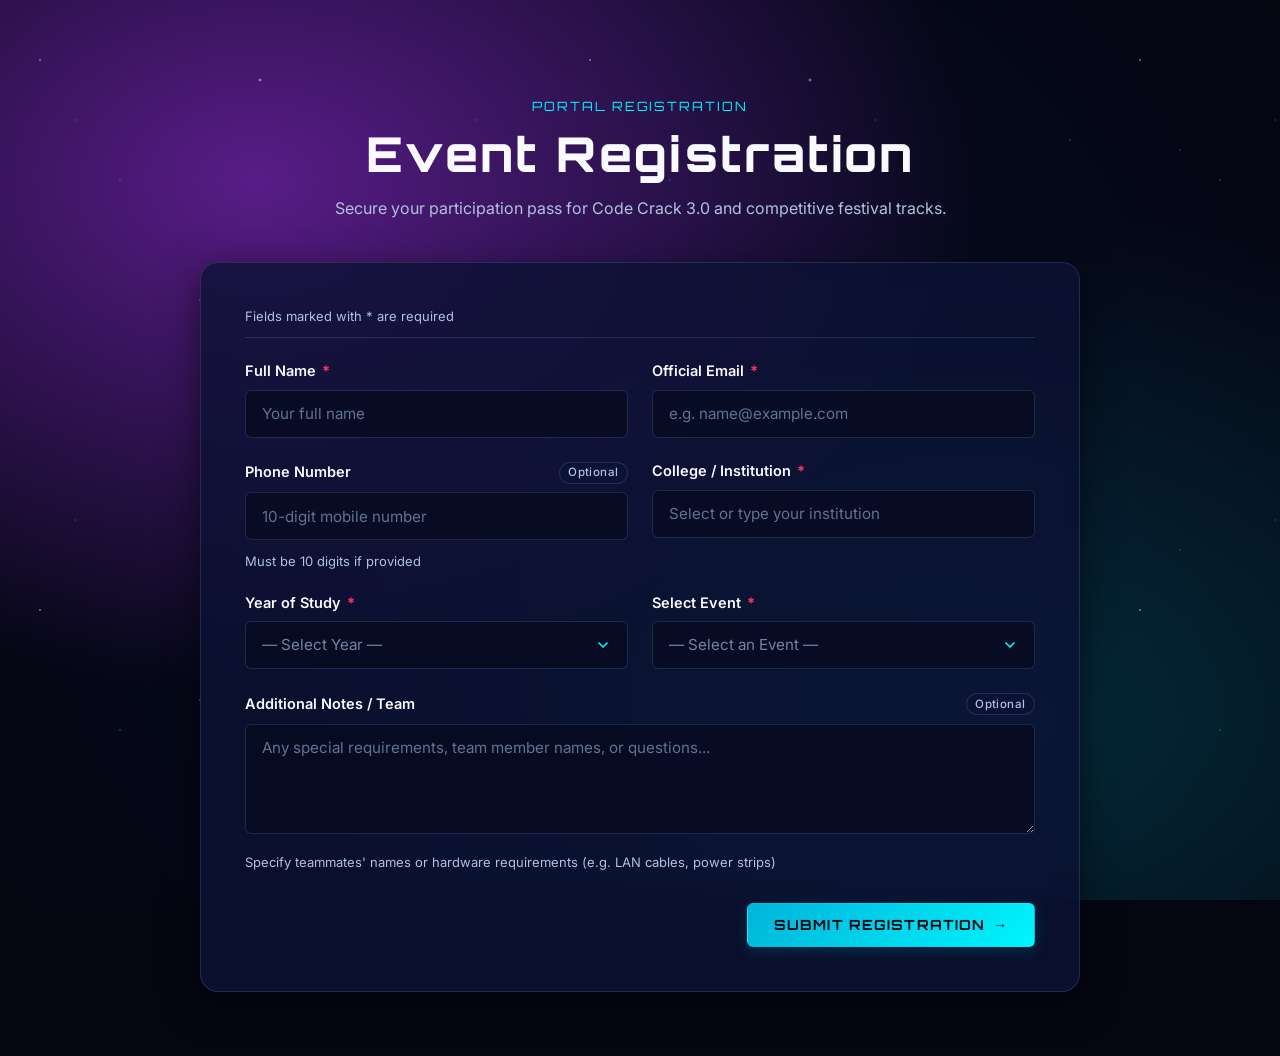
==== commit cdc5c1eb: "Phase 1: Complete motion system, tokens, reveal engine, and audit suite" ====
--- a/contact.html
+++ b/contact.html
@@ -8,8 +8,10 @@
   <link rel="icon" type="image/svg+xml" href="assets/sati-logo.svg">
 
   <!-- Theme Stylesheets -->
+  <script src="js/motion-boot.js"></script>
   <link rel="stylesheet" href="css/variables.css">
   <link rel="stylesheet" href="css/style.css">
+  <link rel="stylesheet" href="css/motion.css">
 </head>
 <body>
   <!-- Theme-Neutral Background System -->
@@ -227,6 +229,8 @@
   <script src="js/theme.js"></script>
   <script src="js/data.js"></script>
   <script src="js/layout.js"></script>
+  <script src="js/motion.js"></script>
   <script src="js/form.js"></script>
 </body>
 </html>
+
--- a/css/variables.css
+++ b/css/variables.css
@@ -80,7 +80,7 @@
   --navbar-height: 72px;
   --btn-min-height: 44px;
   --container-max-width: 1240px;
-  --transition-smooth: all 0.25s cubic-bezier(0.16, 1, 0.3, 1);
+  --transition-smooth: transform var(--dur-med, 320ms) var(--ease-out, cubic-bezier(0.16, 1, 0.3, 1)), opacity var(--dur-med, 320ms) var(--ease-out, cubic-bezier(0.16, 1, 0.3, 1)), background-color var(--dur-fast, 180ms) ease, border-color var(--dur-fast, 180ms) ease, color var(--dur-fast, 180ms) ease;
   --select-chevron-url: url("data:image/svg+xml,%3Csvg xmlns='http://www.w3.org/2000/svg' width='16' height='16' viewBox='0 0 24 24' fill='none' stroke='%2300f5ff' stroke-width='2.5' stroke-linecap='round' stroke-linejoin='round'%3E%3Cpolyline points='6 9 12 15 18 9'%3E%3C/polyline%3E%3C/svg%3E");
 }
 
--- a/css/style.css
+++ b/css/style.css
@@ -42,8 +42,11 @@
    -------------------------------------------------------------------------- */
 .skip-to-content {
   position: absolute;
-  top: -9999px;
+  top: 1.5rem;
   left: 1.5rem;
+  transform: translateY(-200%);
+  opacity: 0;
+  pointer-events: none;
   background: var(--color-accent-primary);
   color: var(--color-text-contrast);
   padding: 0.75rem 1.25rem;
@@ -54,11 +57,13 @@
   text-decoration: none;
   z-index: 99999;
   box-shadow: var(--shadow-accent-glow);
-  transition: top 0.2s ease;
+  transition: transform var(--dur-fast, 180ms) var(--ease-out, ease), opacity var(--dur-fast, 180ms) var(--ease-out, ease);
 }
 
 .skip-to-content:focus {
-  top: 1.5rem;
+  transform: translateY(0);
+  opacity: 1;
+  pointer-events: auto;
   outline: 3px solid var(--border-focus);
 }
 
@@ -140,16 +145,6 @@
   animation: bgDrift 30s linear infinite;
 }
 
-@keyframes bgPulse {
-  0% { opacity: 0.45; }
-  100% { opacity: 0.85; }
-}
-
-@keyframes bgDrift {
-  from { transform: translateY(0); }
-  to { transform: translateY(-400px); }
-}
-
 /* --------------------------------------------------------------------------
    Typography & Global Links
    -------------------------------------------------------------------------- */
@@ -434,11 +429,13 @@
   position: absolute;
   bottom: 0;
   left: 0;
-  width: 0%;
+  width: 100%;
   height: 2px;
   background: var(--color-accent-primary);
   box-shadow: var(--shadow-accent-glow);
-  transition: width 0.25s ease;
+  transform: scaleX(0);
+  transform-origin: left;
+  transition: transform var(--dur-fast, 180ms) var(--ease-out, cubic-bezier(0.16, 1, 0.3, 1));
 }
 
 .nav-link:hover {
@@ -447,7 +444,7 @@
 
 .nav-link:hover::after,
 .nav-link.active::after {
-  width: 100%;
+  transform: scaleX(1);
 }
 
 .nav-link.active {
@@ -862,6 +859,368 @@
   box-shadow: 0 0 14px var(--color-accent-primary-faint);
 }
 
+/* Search Box System */
+.search-bar-row {
+  width: 100%;
+}
+
+.search-input-wrap {
+  position: relative;
+  display: flex;
+  align-items: center;
+  background: var(--color-bg-input);
+  border: 1px solid var(--border-subtle);
+  border-radius: var(--border-radius-md);
+  padding: 0 0.85rem;
+  transition: var(--transition-smooth);
+}
+
+.search-input-wrap:focus-within {
+  border-color: var(--border-focus);
+  box-shadow: 0 0 12px var(--color-accent-primary-faint);
+}
+
+.search-icon {
+  color: var(--color-text-muted);
+  display: inline-flex;
+  align-items: center;
+  justify-content: center;
+  flex-shrink: 0;
+  margin-right: 0.65rem;
+}
+
+.search-input {
+  width: 100%;
+  height: 48px;
+  min-height: 48px;
+  background: transparent;
+  border: none;
+  outline: none;
+  color: var(--color-text-primary);
+  font-family: var(--font-body);
+  font-size: 0.95rem;
+}
+
+.search-input::placeholder {
+  color: var(--color-text-muted);
+}
+
+.search-kbd {
+  font-family: monospace;
+  font-size: 11px;
+  font-weight: 700;
+  color: var(--color-text-muted);
+  background: var(--color-bg-card);
+  border: 1px solid var(--border-subtle);
+  border-radius: 4px;
+  padding: 0.15rem 0.45rem;
+  line-height: 1.2;
+  user-select: none;
+  cursor: default;
+  flex-shrink: 0;
+  margin-left: 0.5rem;
+}
+
+.inline-kbd {
+  font-family: monospace;
+  font-size: 11px;
+  font-weight: 700;
+  color: var(--color-accent-primary);
+  background: var(--color-bg-card);
+  border: 1px solid var(--color-accent-primary-border);
+  border-radius: 4px;
+  padding: 0.1rem 0.35rem;
+}
+
+.btn-clear-search {
+  background: transparent;
+  border: none;
+  color: var(--color-text-muted);
+  font-size: 1.1rem;
+  cursor: pointer;
+  padding: 0.25rem 0.5rem;
+  margin-left: 0.25rem;
+  line-height: 1;
+  display: inline-flex;
+  align-items: center;
+  justify-content: center;
+}
+
+.btn-clear-search:hover {
+  color: var(--color-text-primary);
+}
+
+/* Secondary Controls Row (Venue, Time of Day, Saved Only, Sort) */
+.filter-controls-row {
+  display: flex;
+  align-items: center;
+  flex-wrap: wrap;
+  gap: 1rem 1.25rem;
+  padding-top: 0.5rem;
+  border-top: 1px solid var(--border-subtle);
+}
+
+.filter-control-item {
+  display: flex;
+  align-items: center;
+  gap: 0.5rem;
+  flex-wrap: nowrap;
+}
+
+.control-label {
+  font-size: 0.8rem;
+  font-family: var(--font-display);
+  font-weight: 700;
+  color: var(--color-text-muted);
+  text-transform: uppercase;
+  letter-spacing: 0.05em;
+  white-space: nowrap;
+}
+
+.filter-select-wrap {
+  position: relative;
+}
+
+.filter-select {
+  appearance: none;
+  -webkit-appearance: none;
+  height: 44px;
+  min-height: 44px;
+  padding: 0.45rem 2.25rem 0.45rem 0.85rem;
+  font-family: var(--font-body);
+  font-size: 0.85rem;
+  background-color: var(--color-bg-input);
+  color: var(--color-text-primary);
+  border: 1px solid var(--border-subtle);
+  border-radius: var(--border-radius-sm);
+  background-image: var(--select-chevron-url);
+  background-repeat: no-repeat;
+  background-position: right 0.75rem center;
+  background-size: 14px 14px;
+  cursor: pointer;
+  transition: var(--transition-smooth);
+}
+
+.filter-select:focus {
+  border-color: var(--border-focus);
+  outline: 2px solid var(--border-focus);
+  outline-offset: 1px;
+}
+
+.filter-control-sort {
+  margin-left: auto;
+}
+
+.filter-saved-pill {
+  display: inline-flex;
+  align-items: center;
+  gap: 0.45rem;
+}
+
+.saved-count-pill {
+  background: var(--color-bg-base);
+  color: var(--color-text-primary);
+  font-size: 11px;
+  font-weight: 700;
+  padding: 0.1rem 0.45rem;
+  border-radius: 9999px;
+  border: 1px solid var(--border-subtle);
+}
+
+.filter-saved-pill.active .saved-count-pill {
+  background: var(--color-text-contrast);
+  color: var(--color-accent-primary);
+  border-color: transparent;
+}
+
+/* Active Filter Pills Bar */
+.active-pills-row {
+  display: flex;
+  align-items: center;
+  flex-wrap: wrap;
+  gap: 0.5rem;
+  padding: 0.65rem 0.9rem;
+  background: var(--color-bg-surface);
+  border: 1px solid var(--border-subtle);
+  border-radius: var(--border-radius-sm);
+}
+
+.active-pills-label {
+  font-size: 0.75rem;
+  font-family: var(--font-display);
+  font-weight: 700;
+  text-transform: uppercase;
+  color: var(--color-accent-primary);
+  letter-spacing: 0.06em;
+  margin-right: 0.25rem;
+}
+
+.active-pills-list {
+  display: flex;
+  align-items: center;
+  flex-wrap: wrap;
+  gap: 0.4rem;
+}
+
+.active-filter-pill {
+  display: inline-flex;
+  align-items: center;
+  gap: 0.35rem;
+  font-size: 0.8rem;
+  font-family: var(--font-body);
+  background: var(--color-accent-primary-faint);
+  border: 1px solid var(--color-accent-primary-border);
+  color: var(--color-text-primary);
+  padding: 0.2rem 0.55rem;
+  border-radius: 9999px;
+  line-height: 1.3;
+}
+
+.btn-remove-pill {
+  background: transparent;
+  border: none;
+  color: var(--color-accent-primary);
+  font-size: 11px;
+  font-weight: 700;
+  cursor: pointer;
+  display: inline-flex;
+  align-items: center;
+  justify-content: center;
+  width: 16px;
+  height: 16px;
+  border-radius: 50%;
+  padding: 0;
+  line-height: 1;
+}
+
+.btn-remove-pill:hover {
+  background: var(--color-accent-primary);
+  color: var(--color-text-contrast);
+}
+
+.btn-clear-all {
+  background: transparent;
+  border: 1px dashed var(--color-error-border);
+  color: var(--color-error);
+  font-family: var(--font-body);
+  font-size: 0.75rem;
+  font-weight: 600;
+  padding: 0.25rem 0.65rem;
+  border-radius: var(--border-radius-sm);
+  cursor: pointer;
+  margin-left: auto;
+  transition: var(--transition-smooth);
+}
+
+.btn-clear-all:hover {
+  background: var(--color-error-bg);
+}
+
+/* Event Card Actions & Bookmark Button */
+.header-right-actions {
+  display: flex;
+  align-items: center;
+  gap: 0.5rem;
+}
+
+.event-badges-group {
+  display: flex;
+  align-items: center;
+  gap: 0.4rem;
+  flex-wrap: wrap;
+}
+
+.duration-badge {
+  font-size: 0.75rem;
+  font-family: var(--font-body);
+  color: var(--color-text-secondary);
+  background: var(--color-bg-base);
+  border: 1px solid var(--border-subtle);
+  border-radius: 9999px;
+  padding: 0.15rem 0.5rem;
+  display: inline-flex;
+  align-items: center;
+  gap: 0.25rem;
+  line-height: 1.3;
+}
+
+.btn-card-save {
+  background: transparent;
+  border: 1px solid var(--border-subtle);
+  border-radius: 50%;
+  width: 34px;
+  height: 34px;
+  min-width: 34px;
+  min-height: 34px;
+  display: inline-flex;
+  align-items: center;
+  justify-content: center;
+  cursor: pointer;
+  color: var(--color-text-secondary);
+  transition: transform 0.2s ease, border-color 0.2s ease, background-color 0.2s ease, color 0.2s ease;
+  flex-shrink: 0;
+  padding: 0;
+}
+
+.btn-card-save:hover {
+  border-color: var(--color-accent-primary-border);
+  color: var(--color-accent-primary);
+  transform: scale(1.08);
+}
+
+.btn-card-save.is-saved {
+  background: var(--color-accent-primary-faint);
+  border-color: var(--color-accent-primary);
+  color: var(--color-accent-primary);
+  box-shadow: 0 0 8px var(--color-accent-primary-faint);
+}
+
+.schedule-badge-row {
+  display: flex;
+  align-items: center;
+  gap: 0.4rem;
+  flex-wrap: wrap;
+}
+
+.schedule-top-actions {
+  display: flex;
+  align-items: center;
+  gap: 0.6rem;
+}
+
+.event-card-btn-group {
+  display: flex;
+  align-items: center;
+  gap: 0.5rem;
+}
+
+/* Navbar Saved Badge */
+.nav-saved-badge {
+  display: inline-flex;
+  align-items: center;
+  justify-content: center;
+  background: var(--color-accent-primary);
+  color: var(--color-text-contrast);
+  font-family: var(--font-display);
+  font-size: 11px;
+  font-weight: 700;
+  min-width: 18px;
+  height: 18px;
+  border-radius: 9999px;
+  padding: 0 5px;
+  margin-left: 0.35rem;
+  box-shadow: 0 0 8px var(--color-accent-primary-faint);
+  line-height: 1;
+}
+
+.filter-meta-note {
+  font-size: 0.8rem;
+  color: var(--color-text-muted);
+  display: inline-flex;
+  align-items: center;
+  gap: 0.35rem;
+}
+
 .filter-status-row {
   display: flex;
   align-items: center;
@@ -917,7 +1276,7 @@
   display: flex;
   flex-direction: column;
   /* Lift + glow using only transform and opacity (reduced-motion safe) */
-  transition: transform 0.25s cubic-bezier(0.16, 1, 0.3, 1), box-shadow 0.25s ease, border-color 0.25s ease;
+  transition: transform var(--dur-med, 320ms) var(--ease-out, cubic-bezier(0.16, 1, 0.3, 1)), border-color var(--dur-fast, 180ms) ease;
   position: relative;
   overflow: hidden;
 }
@@ -1199,7 +1558,7 @@
   padding: 1.25rem;
   display: flex;
   flex-direction: column;
-  transition: transform 0.2s ease, border-color 0.2s ease, box-shadow 0.2s ease;
+  transition: transform var(--dur-fast, 180ms) var(--ease-out, ease), border-color var(--dur-fast, 180ms) ease;
 }
 
 .schedule-event-card:hover {
@@ -1954,6 +2313,45 @@
   .schedule-cards-grid.parallel-grid {
     grid-template-columns: 1fr;
   }
+
+  /* Responsive filter controls */
+  .filter-controls-row {
+    flex-direction: column;
+    align-items: stretch;
+    gap: 0.85rem;
+  }
+
+  .filter-control-item {
+    width: 100%;
+    justify-content: space-between;
+  }
+
+  .filter-select-wrap {
+    flex: 1;
+  }
+
+  .filter-select {
+    width: 100%;
+  }
+
+  .filter-saved-pill {
+    width: 100%;
+    justify-content: center;
+  }
+
+  .filter-control-sort {
+    margin-left: 0;
+  }
+
+  .active-pills-row {
+    flex-direction: column;
+    align-items: flex-start;
+  }
+
+  .btn-clear-all {
+    margin-left: 0;
+    margin-top: 0.25rem;
+  }
 }
 
 /* Mobile (< 640px): Form collapses to exactly one column */
--- a/css/motion.css
+++ b/css/motion.css
@@ -0,0 +1,366 @@
+/* ==========================================================================
+   TECHNOVA 2027 - Master Motion System (css/motion.css)
+   Pure transform & opacity animations.
+   Consolidated keyframes, tokens per theme, motion levels (full/lite/off),
+   declarative reveal states, and reduced-motion compliance.
+   Zero animated width/height/top/left/margin/padding/box-shadow.
+   ========================================================================== */
+
+/* --------------------------------------------------------------------------
+   1. Motion Design Tokens & Theme Personalities
+   -------------------------------------------------------------------------- */
+:root,
+[data-theme="space"] {
+  --dur-instant: 100ms;
+  --dur-fast: 180ms;
+  --dur-med: 320ms;
+  --dur-slow: 600ms;
+  --dur-ambient: 24s;
+  --dur-ambient-fast: 8s;
+  --dur-ambient-med: 18s;
+  --dur-ambient-slow: 36s;
+  --stagger-step: 60ms;
+
+  /* Space personality: smooth, cosmic, floaty (long eases) */
+  --ease-out: cubic-bezier(0.16, 1, 0.3, 1);
+  --ease-in-out: cubic-bezier(0.65, 0, 0.35, 1);
+  --ease-spring: cubic-bezier(0.34, 1.56, 0.64, 1);
+  --ease-ambient: ease-in-out;
+  --motion-float-distance: 8px;
+}
+
+[data-theme="retro"] {
+  --dur-instant: 80ms;
+  --dur-fast: 140ms;
+  --dur-med: 260ms;
+  --dur-slow: 480ms;
+  --dur-ambient: 18s;
+  --dur-ambient-fast: 6s;
+  --dur-ambient-med: 12s;
+  --dur-ambient-slow: 24s;
+  --stagger-step: 50ms;
+
+  /* Retro personality: snappy and stepped (pixel feel, slight flicker) */
+  --ease-out: steps(4, jump-end);
+  --ease-in-out: steps(6, jump-none);
+  --ease-spring: steps(5, jump-end);
+  --ease-ambient: steps(8, jump-none);
+  --motion-float-distance: 4px;
+}
+
+[data-theme="nature"] {
+  --dur-instant: 110ms;
+  --dur-fast: 200ms;
+  --dur-med: 360ms;
+  --dur-slow: 650ms;
+  --dur-ambient: 28s;
+  --dur-ambient-fast: 10s;
+  --dur-ambient-med: 20s;
+  --dur-ambient-slow: 40s;
+  --stagger-step: 70ms;
+
+  /* Nature personality: soft, organic (slow sway, gentle ease) */
+  --ease-out: cubic-bezier(0.25, 1, 0.5, 1);
+  --ease-in-out: cubic-bezier(0.42, 0, 0.58, 1);
+  --ease-spring: cubic-bezier(0.37, 1.35, 0.5, 1);
+  --ease-ambient: cubic-bezier(0.445, 0.05, 0.55, 0.95);
+  --motion-float-distance: 6px;
+}
+
+/* --------------------------------------------------------------------------
+   2. Motion Level Overrides: OFF & prefers-reduced-motion
+   -------------------------------------------------------------------------- */
+html[data-motion="off"] *,
+html[data-motion="off"] *::before,
+html[data-motion="off"] *::after {
+  animation: none !important;
+  transition-duration: 0.001ms !important;
+  transition-delay: 0s !important;
+  scroll-behavior: auto !important;
+}
+
+@media (prefers-reduced-motion: reduce) {
+  *,
+  *::before,
+  *::after {
+    animation: none !important;
+    transition-duration: 0.001ms !important;
+    transition-delay: 0s !important;
+    scroll-behavior: auto !important;
+  }
+}
+
+/* --------------------------------------------------------------------------
+   3. Motion Level: LITE (Low-end hardware, battery saver, mobile)
+   Disables infinite ambient loops, parallax, 3D tilt, and particles
+   -------------------------------------------------------------------------- */
+html[data-motion="lite"] .ambient-loop,
+html[data-motion="lite"] .bg-layer-2,
+html[data-motion="lite"] .hero-art-svg,
+html[data-motion="lite"] .marquee-track {
+  animation: none !important;
+}
+
+html[data-motion="lite"] [data-anim="flip-in"] {
+  /* In lite mode, fallback flip-in to gentle fade-up */
+  transform: translateY(16px) !important;
+}
+
+/* --------------------------------------------------------------------------
+   4. Declarative Reveal Animation System
+   The starting hidden state exists ONLY under html.js-motion[data-motion="full"|"lite"]
+   -------------------------------------------------------------------------- */
+html.js-motion:not([data-motion="off"]) [data-anim]:not(.anim-in) {
+  opacity: 0;
+  pointer-events: none;
+  will-change: transform, opacity;
+}
+
+/* Individual Starting Transforms */
+html.js-motion:not([data-motion="off"]) [data-anim="fade-up"]:not(.anim-in) {
+  transform: translateY(24px);
+}
+
+html.js-motion:not([data-motion="off"]) [data-anim="fade-down"]:not(.anim-in) {
+  transform: translateY(-24px);
+}
+
+html.js-motion:not([data-motion="off"]) [data-anim="fade-left"]:not(.anim-in) {
+  transform: translateX(24px);
+}
+
+html.js-motion:not([data-motion="off"]) [data-anim="fade-right"]:not(.anim-in) {
+  transform: translateX(-24px);
+}
+
+html.js-motion:not([data-motion="off"]) [data-anim="zoom-in"]:not(.anim-in) {
+  transform: scale(0.92);
+}
+
+html.js-motion:not([data-motion="off"]) [data-anim="blur-in"]:not(.anim-in) {
+  filter: blur(8px);
+}
+
+html.js-motion:not([data-motion="off"]) [data-anim="rise"]:not(.anim-in) {
+  transform: translateY(36px) scale(0.98);
+}
+
+html.js-motion:not([data-motion="off"]) [data-anim="flip-in"]:not(.anim-in) {
+  transform: perspective(800px) rotateX(15deg);
+}
+
+/* Animated IN State */
+html.js-motion:not([data-motion="off"]) [data-anim].anim-in {
+  opacity: 1;
+  transform: none;
+  filter: none;
+  pointer-events: auto;
+  transition: transform var(--dur-med) var(--ease-out), opacity var(--dur-med) var(--ease-out), filter var(--dur-med) var(--ease-out);
+}
+
+/* Reset will-change once animation has resolved to free GPU memory */
+html.js-motion:not([data-motion="off"]) [data-anim].anim-in.anim-done {
+  will-change: auto;
+}
+
+/* Safety Net: In case timeout fired or JS disabled, ensure everything is visible */
+html.js-motion-timeout [data-anim],
+html:not(.js-motion) [data-anim] {
+  opacity: 1 !important;
+  transform: none !important;
+  filter: none !important;
+  pointer-events: auto !important;
+}
+
+/* --------------------------------------------------------------------------
+   5. Consolidated @keyframes Catalog (Transform & Opacity ONLY)
+   -------------------------------------------------------------------------- */
+
+@keyframes bgPulse {
+  0% { opacity: 0.45; }
+  100% { opacity: 0.85; }
+}
+
+@keyframes bgDrift {
+  from { transform: translateY(0); }
+  to { transform: translateY(-400px); }
+}
+
+@keyframes floatGently {
+  0%, 100% {
+    transform: translateY(0);
+  }
+  50% {
+    transform: translateY(calc(-1 * var(--motion-float-distance, 8px)));
+  }
+}
+
+@keyframes pulseLive {
+  0%, 100% {
+    opacity: 1;
+    transform: scale(1);
+  }
+  50% {
+    opacity: 0.35;
+    transform: scale(1.18);
+  }
+}
+
+@keyframes pulseSoft {
+  0%, 100% {
+    opacity: 1;
+  }
+  50% {
+    opacity: 0.65;
+  }
+}
+
+@keyframes spinSlow {
+  from {
+    transform: rotate(0deg);
+  }
+  to {
+    transform: rotate(360deg);
+  }
+}
+
+@keyframes shineSweep {
+  from {
+    transform: translateX(-150%) skewX(-20deg);
+  }
+  to {
+    transform: translateX(250%) skewX(-20deg);
+  }
+}
+
+@keyframes rippleSpread {
+  from {
+    transform: scale(0);
+    opacity: 0.5;
+  }
+  to {
+    transform: scale(3.5);
+    opacity: 0;
+  }
+}
+
+@keyframes retroScanline {
+  from {
+    transform: translateY(-100%);
+  }
+  to {
+    transform: translateY(100vh);
+  }
+}
+
+@keyframes retroBlink {
+  0%, 49% {
+    opacity: 1;
+  }
+  50%, 100% {
+    opacity: 0;
+  }
+}
+
+@keyframes natureSway {
+  0%, 100% {
+    transform: rotate(-2deg);
+  }
+  50% {
+    transform: rotate(2deg);
+  }
+}
+
+/* --------------------------------------------------------------------------
+   6. Hover-Only Micro-Interactions (Gated to Hover + Pointer Fine)
+   -------------------------------------------------------------------------- */
+@media (hover: hover) and (pointer: fine) {
+  .btn:hover {
+    transform: translateY(-2px);
+  }
+
+  .btn-primary:hover {
+    transform: translateY(-2px) scale(1.02);
+  }
+
+  .btn:active,
+  .btn-primary:active {
+    transform: scale(0.97);
+  }
+
+  .event-card:hover {
+    transform: translateY(-5px);
+  }
+
+  .schedule-event-card:hover {
+    transform: translateY(-3px);
+  }
+
+  .brand-logo:hover .college-logo-badge {
+    transform: rotate(12deg) scale(1.08);
+    transition: transform var(--dur-fast) var(--ease-spring);
+  }
+}
+
+/* Touch Device Active States */
+@media (hover: none) or (pointer: coarse) {
+  .btn:active {
+    transform: scale(0.97);
+    transition: transform var(--dur-instant) ease;
+  }
+
+  .event-card:active {
+    transform: scale(0.99);
+  }
+}
+
+/* --------------------------------------------------------------------------
+   7. Motion Preference Control Widget (Footer / Accessibility Mount)
+   -------------------------------------------------------------------------- */
+.motion-toggle-pill {
+  display: inline-flex;
+  align-items: center;
+  gap: 0.4rem;
+  padding: 0.25rem 0.6rem;
+  background: var(--color-bg-surface);
+  border: 1px solid var(--border-subtle);
+  border-radius: var(--border-radius-full);
+  font-family: var(--font-body);
+  font-size: 0.75rem;
+}
+
+.motion-label {
+  color: var(--color-text-muted);
+  font-weight: 600;
+  margin-right: 0.2rem;
+}
+
+.motion-btn-group {
+  display: inline-flex;
+  gap: 0.2rem;
+}
+
+.motion-btn {
+  background: transparent;
+  border: 1px solid transparent;
+  color: var(--color-text-secondary);
+  font-family: var(--font-body);
+  font-size: 0.75rem;
+  font-weight: 600;
+  padding: 0.15rem 0.55rem;
+  border-radius: var(--border-radius-sm);
+  cursor: pointer;
+  transition: transform var(--dur-instant) ease, background-color var(--dur-instant) ease, color var(--dur-instant) ease;
+}
+
+.motion-btn:hover {
+  color: var(--color-text-primary);
+  background: var(--color-accent-primary-faint);
+}
+
+.motion-btn.active {
+  background: var(--color-accent-primary);
+  color: var(--color-text-contrast);
+  border-color: var(--color-accent-primary);
+  box-shadow: 0 0 8px var(--color-accent-primary-faint);
+}
